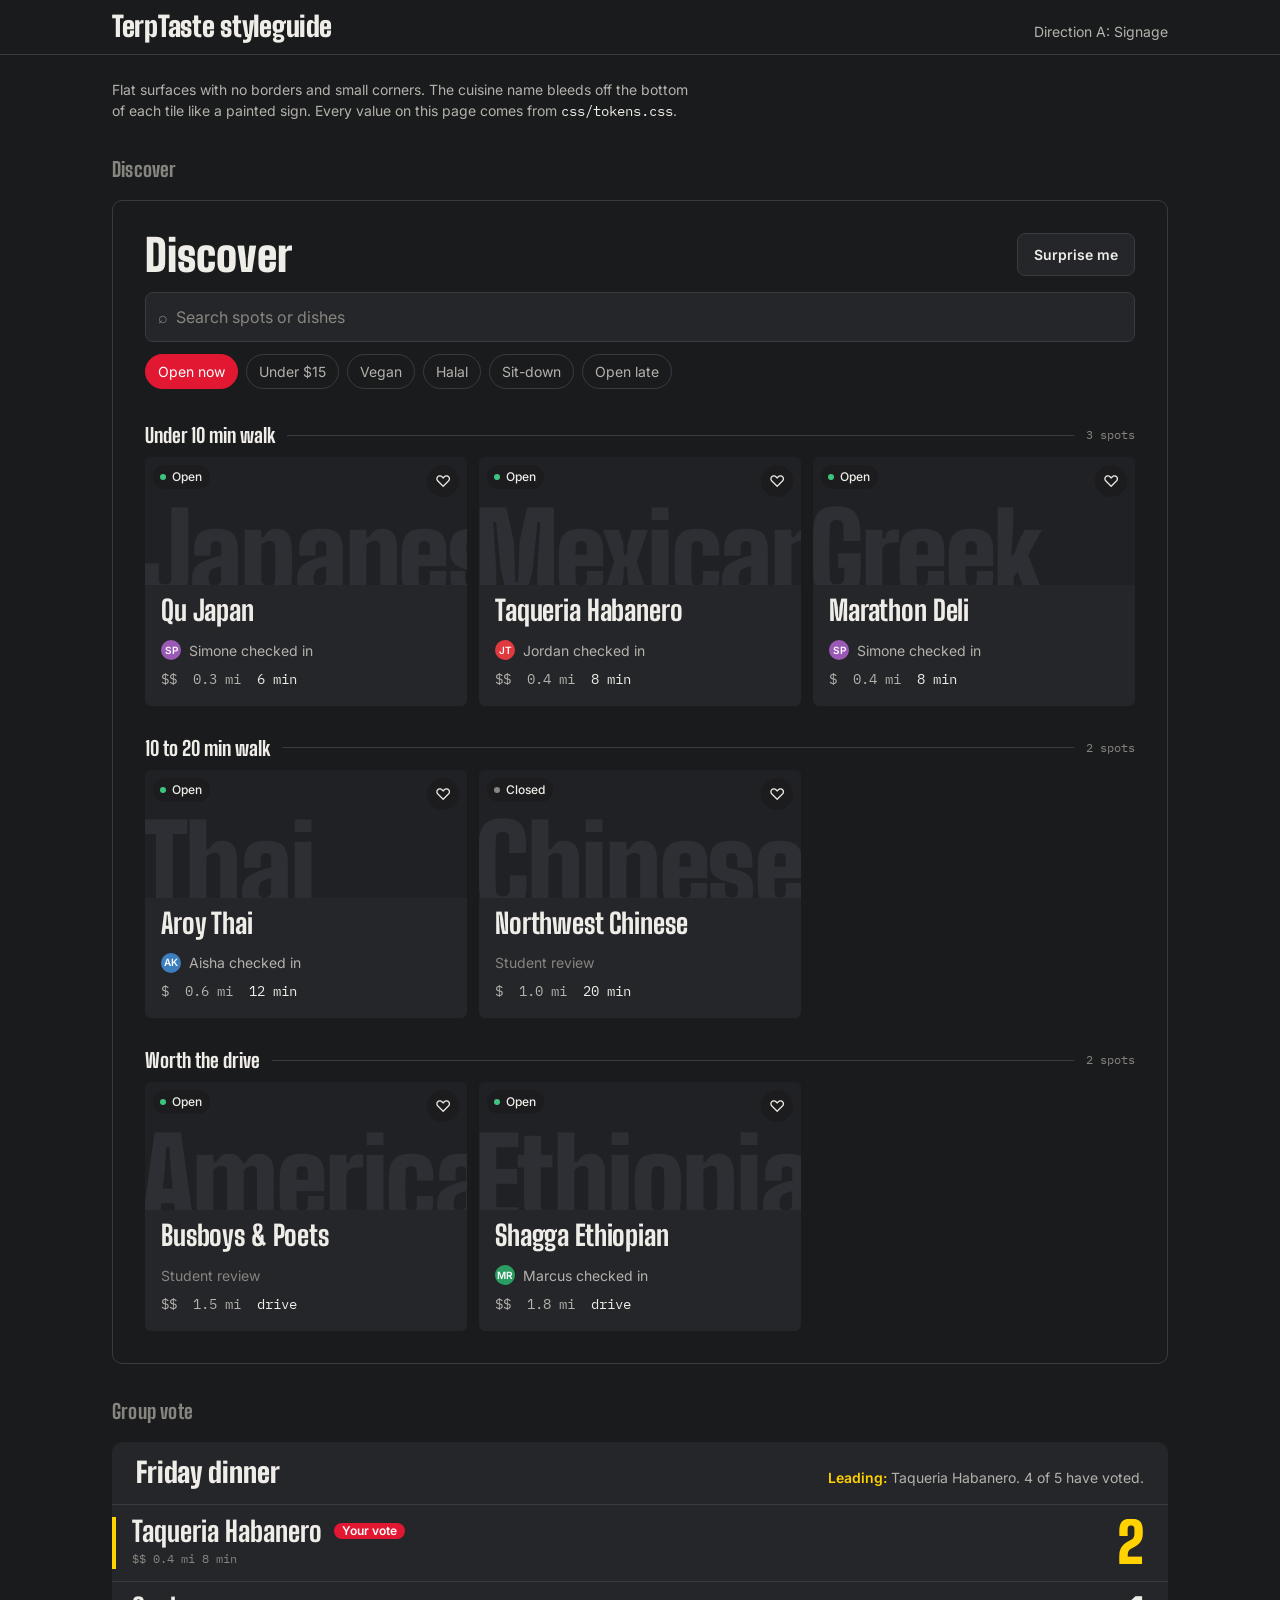
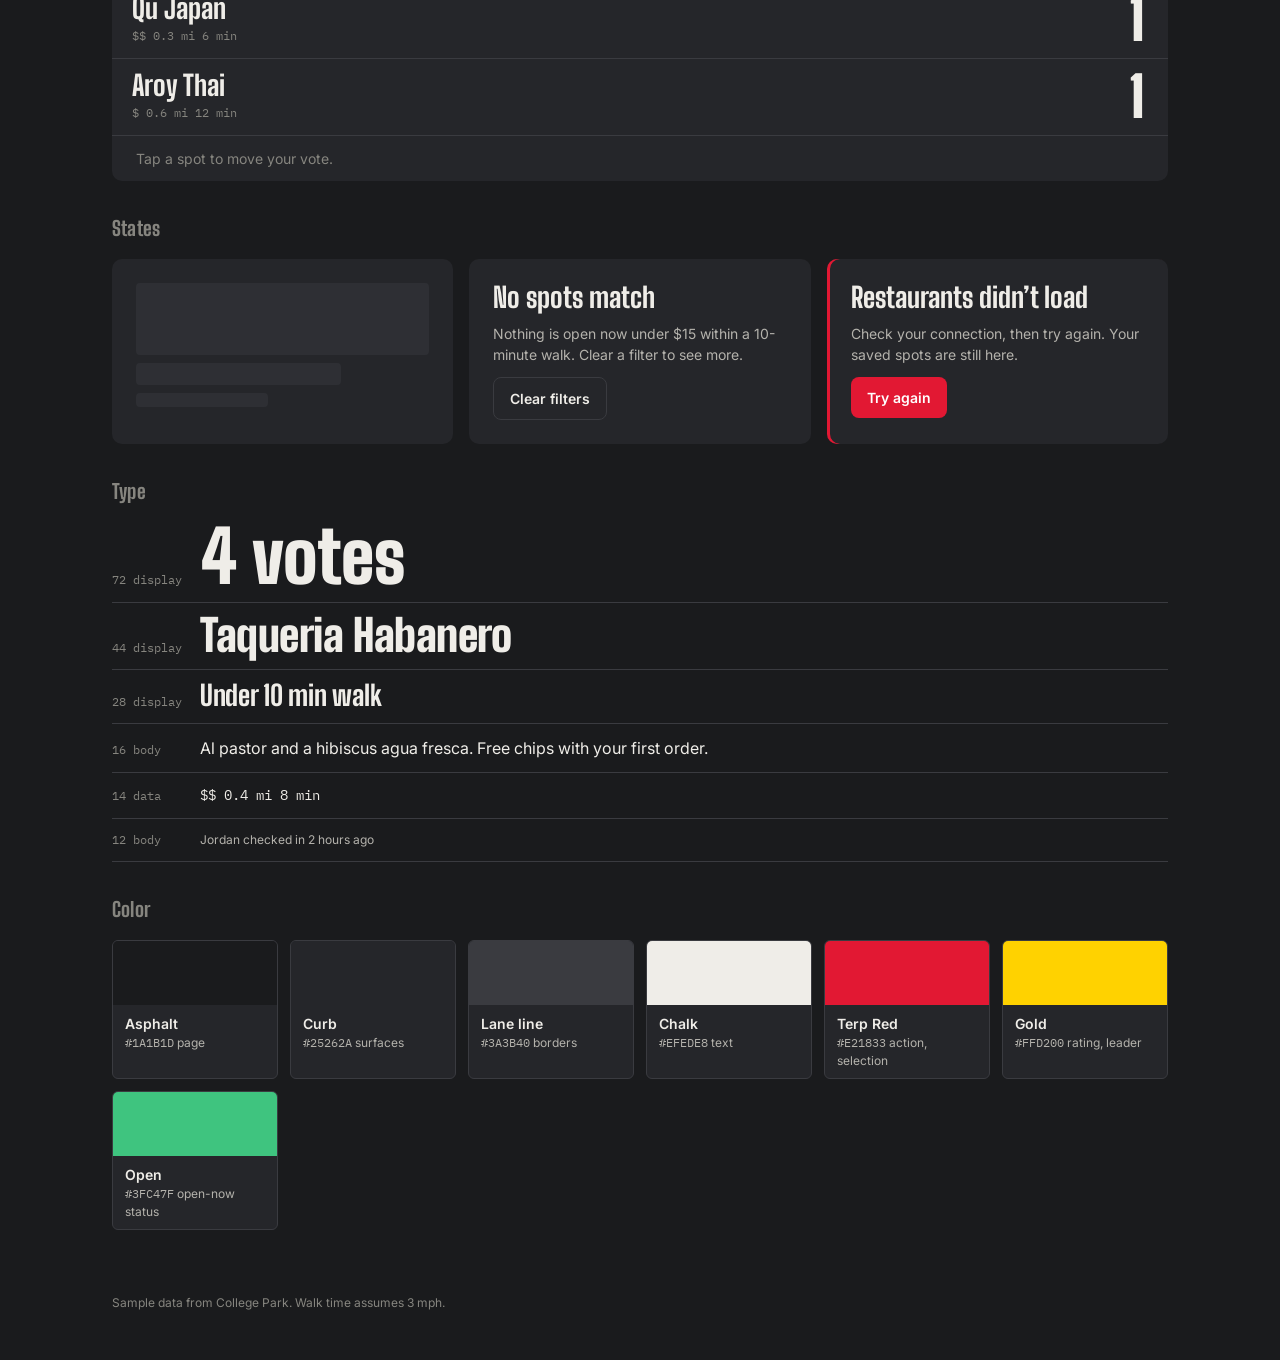
==== styleguide.html @ a8baa511 "Phase 1: design tokens and styleguide (direction A: Signage) Adds css/tokens.css as the single sourc" ====
<!DOCTYPE html>
<html lang="en">
<head>
<meta charset="UTF-8">
<meta name="viewport" content="width=device-width, initial-scale=1.0">
<title>TerpTaste Styleguide</title>
<link rel="preconnect" href="https://fonts.googleapis.com">
<link rel="preconnect" href="https://fonts.gstatic.com" crossorigin>
<link href="https://fonts.googleapis.com/css2?family=Big+Shoulders+Display:wght@600;800;900&family=Inter:wght@400;500;600&family=IBM+Plex+Mono:wght@500&display=swap" rel="stylesheet">
<link rel="stylesheet" href="css/tokens.css">
<style>
/* All values come from css/tokens.css. Styleguide-only layout lives here. */

/* ── Base ──────────────────────────────────────────────────────────── */
*{box-sizing:border-box;margin:0;padding:0;}
html{background:var(--bg-page);}
body{background:var(--bg-page);color:var(--text-primary);font-family:var(--f-body);font-size:var(--t-16);line-height:var(--lh-body);-webkit-font-smoothing:antialiased;}
button{font:inherit;color:inherit;background:none;border:0;cursor:pointer;}
:focus-visible{outline:2px solid var(--focus-ring);outline-offset:2px;}
.wrap{max-width:1120px;margin:0 auto;padding:0 var(--s-4);}
@media (min-width:768px){.wrap{padding:0 var(--s-6);}}

/* ── Styleguide chrome ─────────────────────────────────────────────── */
.sg-top{position:sticky;top:0;z-index:20;background:var(--bg-page);border-bottom:1px solid var(--border);}
.sg-top .wrap{display:flex;flex-wrap:wrap;align-items:baseline;justify-content:space-between;gap:var(--s-3);padding-top:var(--s-3);padding-bottom:var(--s-3);}
.sg-logo{font-family:var(--f-display);font-weight:900;font-size:var(--t-28);line-height:1;letter-spacing:var(--tracking-display);}
.sg-dir{font-size:var(--t-14);color:var(--text-secondary);}
.sg-note{padding:var(--s-5) 0 0;color:var(--text-secondary);font-size:var(--t-14);max-width:64ch;}
.sg-note code{font-family:var(--f-data);color:var(--text-primary);}
.sg-section{padding:var(--section-gap) 0 0;}
.sg-h{font-family:var(--f-display);font-weight:800;font-size:var(--t-20);color:var(--text-muted);margin-bottom:var(--s-4);letter-spacing:.01em;}

/* palette */
.swatches{display:grid;grid-template-columns:repeat(auto-fill,minmax(150px,1fr));gap:var(--s-3);}
.sw{border-radius:var(--r-card);overflow:hidden;background:var(--surface-1);border:1px solid var(--border);}
.sw-chip{height:64px;}
.sw-meta{padding:var(--s-2) var(--s-3);font-size:var(--t-12);color:var(--text-secondary);}
.sw-meta b{display:block;color:var(--text-primary);font-weight:600;font-size:var(--t-14);}
.sw-meta code{font-family:var(--f-data);}

/* type scale */
.tscale{display:grid;gap:var(--s-3);}
.trow{display:grid;grid-template-columns:72px 1fr;align-items:baseline;gap:var(--s-4);border-bottom:1px solid var(--border);padding-bottom:var(--s-3);}
.trow .px{font-family:var(--f-data);font-size:var(--t-12);color:var(--text-muted);}
.d{font-family:var(--f-display);font-weight:900;line-height:var(--lh-display);letter-spacing:var(--tracking-display);}

/* ── Discover: search, chips, walk-time dividers, cards ───────────── */
.phone{background:var(--bg-page);border:1px solid var(--border);border-radius:var(--r-sheet);padding:var(--s-5) var(--s-4) var(--s-6);}
@media (min-width:768px){.phone{padding:var(--s-6);}}
.disc-head{display:flex;justify-content:space-between;align-items:flex-end;gap:var(--s-3);flex-wrap:wrap;}
.disc-title{font-family:var(--f-display);font-weight:900;font-size:var(--t-44);line-height:.9;}
.btn{display:inline-flex;align-items:center;gap:var(--s-2);padding:10px var(--s-4);border-radius:var(--r-control);font-size:var(--t-14);font-weight:600;transition:background-color var(--dur-fast) var(--ease-out);}
.btn-primary{background:var(--action);color:var(--on-action);}
.btn-primary:hover{background:var(--action-press);}
.btn-quiet{background:var(--surface-1);color:var(--text-primary);border:1px solid var(--border);}
.btn-quiet:hover{background:var(--surface-2);}
.search{margin-top:var(--s-4);display:flex;align-items:center;gap:var(--s-2);background:var(--surface-1);border:1px solid var(--border);border-radius:var(--r-control);padding:0 var(--s-3);}
.search input{flex:1;min-width:0;background:none;border:0;color:var(--text-primary);font:inherit;font-size:var(--t-16);padding:var(--s-3) 0;}
.search input::placeholder{color:var(--text-muted);}
.search input:focus{outline:none;}
.search:focus-within{border-color:var(--text-secondary);}
.chips{display:flex;gap:var(--s-2);overflow-x:auto;padding:var(--s-3) 0 var(--s-1);scrollbar-width:none;}
.chip{flex-shrink:0;padding:6px var(--s-3);border-radius:var(--r-pill);border:1px solid var(--border);font-size:var(--t-14);color:var(--text-secondary);transition:background-color var(--dur-fast) var(--ease-out),color var(--dur-fast) var(--ease-out);}
.chip:hover{color:var(--text-primary);border-color:var(--text-muted);}
.chip[aria-pressed="true"]{background:var(--action);border-color:var(--action);color:var(--on-action);}

.walk{display:flex;align-items:center;gap:var(--s-3);margin:var(--s-6) 0 var(--s-3);}
.walk-label{font-family:var(--f-display);font-weight:800;font-size:var(--t-20);line-height:1;white-space:nowrap;}
.walk-rule{flex:1;height:1px;background:var(--border);}
.walk-count{font-family:var(--f-data);font-size:var(--t-12);color:var(--text-muted);white-space:nowrap;}

.cards{display:grid;gap:var(--card-gap);grid-template-columns:repeat(auto-fill,minmax(240px,1fr));}
.card{position:relative;isolation:isolate;background:var(--card-bg);border-radius:var(--r-card);overflow:hidden;cursor:pointer;display:flex;flex-direction:column;}
.card:hover .tile-word{color:var(--tile-word-hover);}

/* type-based photo fallback */
.tile{position:relative;height:var(--tile-h);background:var(--surface-tile);overflow:hidden;flex-shrink:0;}
.tile-word{position:absolute;left:-.04em;bottom:-.22em;font-family:var(--f-display);font-weight:900;font-size:var(--tile-word-size);line-height:1;letter-spacing:-.02em;color:var(--tile-word-color);white-space:nowrap;transition:color var(--dur-fast) var(--ease-out);user-select:none;}
.status{position:absolute;top:var(--s-2);left:var(--s-2);display:inline-flex;align-items:center;gap:6px;font-size:var(--t-12);font-weight:500;color:var(--text-primary);background:var(--scrim);padding:3px 8px 3px 7px;border-radius:var(--r-pill);}
.status::before{content:"";width:6px;height:6px;border-radius:50%;background:var(--status-open);}
.status.closed::before{background:var(--status-closed);}
.save{position:absolute;top:var(--s-2);right:var(--s-2);width:32px;height:32px;border-radius:50%;display:grid;place-items:center;background:var(--scrim);font-size:16px;line-height:1;color:var(--text-primary);z-index:1;}
.save[aria-pressed="true"]{color:var(--action);}

.body{padding:var(--s-3) var(--s-4) var(--s-4);display:flex;flex-direction:column;gap:var(--s-2);flex:1;min-width:0;}
.name{font-family:var(--f-display);font-weight:800;font-size:var(--card-name-size);line-height:var(--lh-display);letter-spacing:-.005em;}
.data{display:grid;grid-template-columns:auto auto 1fr;column-gap:var(--s-4);font-family:var(--f-data);font-size:var(--t-14);color:var(--text-secondary);}
.data .walkmin{color:var(--text-primary);}
.trust{font-size:var(--t-14);color:var(--text-secondary);display:flex;align-items:center;gap:var(--s-2);padding-top:var(--s-2);}
.trust .av{width:20px;height:20px;border-radius:50%;display:grid;place-items:center;font-size:10px;font-weight:600;color:var(--on-action);flex-shrink:0;}
.trust .src{color:var(--text-muted);}

/* ── Group vote scoreboard ─────────────────────────────────────────── */
.board{background:var(--surface-1);border-radius:var(--r-sheet);overflow:hidden;}
.board-head{display:flex;justify-content:space-between;align-items:baseline;gap:var(--s-3);flex-wrap:wrap;padding:var(--s-4) var(--s-5);border-bottom:1px solid var(--border);}
.board-title{font-family:var(--f-display);font-weight:900;font-size:var(--t-28);line-height:1;}
.board-status{font-size:var(--t-14);color:var(--text-secondary);}
.board-status b{color:var(--highlight);font-weight:600;}
.vrow{display:grid;grid-template-columns:4px 1fr auto;align-items:center;gap:var(--s-4);width:100%;text-align:left;padding:var(--s-3) var(--s-5) var(--s-3) 0;border-bottom:1px solid var(--border);transition:background-color var(--dur-fast) var(--ease-out);}
.vrow:last-child{border-bottom:0;}
.vrow:hover{background:color-mix(in srgb,var(--text-primary) 4%,transparent);}
.vbar{align-self:stretch;background:transparent;}
.vrow.leader .vbar{background:var(--highlight);}
.vname{font-family:var(--f-display);font-weight:800;font-size:var(--t-28);line-height:1;display:flex;align-items:center;gap:var(--s-3);flex-wrap:wrap;}
.vmeta{font-family:var(--f-data);font-size:var(--t-12);color:var(--text-muted);margin-top:var(--s-1);}
.mine{font-family:var(--f-body);font-size:var(--t-12);font-weight:600;color:var(--on-action);background:var(--action);padding:2px 8px;border-radius:var(--r-pill);}
.vcount{font-family:var(--f-display);font-weight:900;font-size:var(--vote-count-size);line-height:.85;min-width:1.2ch;text-align:right;font-variant-numeric:tabular-nums;overflow:hidden;height:.85em;}
.vrow.leader .vcount{color:var(--highlight);}
.vcount span{display:block;}
.vcount span.flip{animation:flip var(--dur-flip) var(--ease-out);}
@keyframes flip{from{transform:translateY(-70%);opacity:0;}to{transform:none;opacity:1;}}
.board-foot{padding:var(--s-3) var(--s-5);font-size:var(--t-14);color:var(--text-muted);border-top:1px solid var(--border);}

/* ── States ────────────────────────────────────────────────────────── */
.states{display:grid;gap:var(--s-4);grid-template-columns:repeat(auto-fill,minmax(280px,1fr));}
.state{background:var(--surface-1);border-radius:var(--r-sheet);padding:var(--s-5);display:flex;flex-direction:column;gap:var(--s-3);align-items:flex-start;}
.state-h{font-family:var(--f-display);font-weight:800;font-size:var(--t-28);line-height:1;}
.state p{font-size:var(--t-14);color:var(--text-secondary);max-width:40ch;}
.state.error{box-shadow:inset 3px 0 0 var(--danger);}
.skel{display:grid;gap:var(--s-2);width:100%;}
.skel i{display:block;height:14px;border-radius:4px;background:var(--surface-2);animation:pulse 1.4s ease-in-out infinite;}
.skel i:first-child{height:72px;}
.skel i:nth-child(2){width:70%;height:22px;}
.skel i:nth-child(3){width:45%;}
@keyframes pulse{50%{opacity:.5;}}

.foot{padding:var(--s-8) 0 var(--s-7);color:var(--text-muted);font-size:var(--t-12);}

@media (prefers-reduced-motion:reduce){
  *,*::before,*::after{animation:none!important;transition:none!important;}
}
</style>
</head>
<body>

<header class="sg-top">
  <div class="wrap">
    <div class="sg-logo">TerpTaste styleguide</div>
    <div class="sg-dir">Direction A: Signage</div>
  </div>
</header>

<main class="wrap">
  <p class="sg-note">Flat surfaces with no borders and small corners. The cuisine name bleeds off the bottom of each tile like a painted sign. Every value on this page comes from <code>css/tokens.css</code>.</p>

  <section class="sg-section" aria-labelledby="h-disc">
    <h2 class="sg-h" id="h-disc">Discover</h2>
    <div class="phone">
      <div class="disc-head">
        <h3 class="disc-title">Discover</h3>
        <button class="btn btn-quiet" type="button">Surprise me</button>
      </div>
      <label class="search">
        <span aria-hidden="true" style="color:var(--text-muted)">⌕</span>
        <input type="search" placeholder="Search spots or dishes" aria-label="Search spots or dishes">
      </label>
      <div class="chips" role="group" aria-label="Quick filters">
        <button class="chip" type="button" aria-pressed="true">Open now</button>
        <button class="chip" type="button" aria-pressed="false">Under $15</button>
        <button class="chip" type="button" aria-pressed="false">Vegan</button>
        <button class="chip" type="button" aria-pressed="false">Halal</button>
        <button class="chip" type="button" aria-pressed="false">Sit-down</button>
        <button class="chip" type="button" aria-pressed="false">Open late</button>
      </div>
      <div id="discover"></div>
    </div>
  </section>

  <section class="sg-section" aria-labelledby="h-vote">
    <h2 class="sg-h" id="h-vote">Group vote</h2>
    <div class="board">
      <div class="board-head">
        <h3 class="board-title">Friday dinner</h3>
        <div class="board-status" id="board-status"></div>
      </div>
      <div id="board"></div>
      <div class="board-foot">Tap a spot to move your vote.</div>
    </div>
  </section>

  <section class="sg-section" aria-labelledby="h-states">
    <h2 class="sg-h" id="h-states">States</h2>
    <div class="states">
      <div class="state" aria-label="Loading">
        <div class="skel"><i></i><i></i><i></i></div>
      </div>
      <div class="state">
        <div class="state-h">No spots match</div>
        <p>Nothing is open now under $15 within a 10-minute walk. Clear a filter to see more.</p>
        <button class="btn btn-quiet" type="button">Clear filters</button>
      </div>
      <div class="state error" role="alert">
        <div class="state-h">Restaurants didn’t load</div>
        <p>Check your connection, then try again. Your saved spots are still here.</p>
        <button class="btn btn-primary" type="button">Try again</button>
      </div>
    </div>
  </section>

  <section class="sg-section" aria-labelledby="h-type">
    <h2 class="sg-h" id="h-type">Type</h2>
    <div class="tscale">
      <div class="trow"><span class="px">72 display</span><span class="d" style="font-size:var(--t-72)">4 votes</span></div>
      <div class="trow"><span class="px">44 display</span><span class="d" style="font-size:var(--t-44)">Taqueria Habanero</span></div>
      <div class="trow"><span class="px">28 display</span><span class="d" style="font-size:var(--t-28);font-weight:800">Under 10 min walk</span></div>
      <div class="trow"><span class="px">16 body</span><span>Al pastor and a hibiscus agua fresca. Free chips with your first order.</span></div>
      <div class="trow"><span class="px">14 data</span><span style="font-family:var(--f-data);font-size:var(--t-14)">$$   0.4 mi   8 min</span></div>
      <div class="trow"><span class="px">12 body</span><span style="font-size:var(--t-12);color:var(--text-secondary)">Jordan checked in 2 hours ago</span></div>
    </div>
  </section>

  <section class="sg-section" aria-labelledby="h-color">
    <h2 class="sg-h" id="h-color">Color</h2>
    <div class="swatches">
      <div class="sw"><div class="sw-chip" style="background:var(--asphalt)"></div><div class="sw-meta"><b>Asphalt</b><code>#1A1B1D</code> page</div></div>
      <div class="sw"><div class="sw-chip" style="background:var(--curb)"></div><div class="sw-meta"><b>Curb</b><code>#25262A</code> surfaces</div></div>
      <div class="sw"><div class="sw-chip" style="background:var(--lane)"></div><div class="sw-meta"><b>Lane line</b><code>#3A3B40</code> borders</div></div>
      <div class="sw"><div class="sw-chip" style="background:var(--chalk)"></div><div class="sw-meta"><b>Chalk</b><code>#EFEDE8</code> text</div></div>
      <div class="sw"><div class="sw-chip" style="background:var(--red)"></div><div class="sw-meta"><b>Terp Red</b><code>#E21833</code> action, selection</div></div>
      <div class="sw"><div class="sw-chip" style="background:var(--gold)"></div><div class="sw-meta"><b>Gold</b><code>#FFD200</code> rating, leader</div></div>
      <div class="sw"><div class="sw-chip" style="background:var(--open)"></div><div class="sw-meta"><b>Open</b><code>#3FC47F</code> open-now status</div></div>
    </div>
  </section>

  <p class="foot">Sample data from College Park. Walk time assumes 3 mph.</p>
</main>

<script>
// Sample data (subset of js/app.js). friend: true only for people in the Friends feed.
const SPOTS = [
  {name:'Qu Japan',          cuisine:'Japanese',  price:'$$', dist:0.3, open:true, by:'Simone P.', friend:true},
  {name:'Taqueria Habanero', cuisine:'Mexican',   price:'$$', dist:0.4, open:true, by:'Jordan T.', friend:true},
  {name:'Marathon Deli',     cuisine:'Greek',     price:'$',  dist:0.4, open:true, by:'Simone P.', friend:true},
  {name:'Aroy Thai',         cuisine:'Thai',      price:'$',  dist:0.6, open:true, by:'Aisha K.',  friend:true},
  {name:'Northwest Chinese', cuisine:'Chinese',   price:'$',  dist:1.0, open:false,by:'Striking-Safe-3103', friend:false},
  {name:'Busboys & Poets',   cuisine:'American',  price:'$$', dist:1.5, open:true, by:'Kevin L.',  friend:false},
  {name:'Shagga Ethiopian',  cuisine:'Ethiopian', price:'$$', dist:1.8, open:true, by:'Marcus R.', friend:true},
];
const AV = {'Simone P.':'--avatar-purple','Jordan T.':'--avatar-red','Aisha K.':'--avatar-blue','Marcus R.':'--avatar-green'};
const walkMin = d => Math.round(d*20);
const BUCKETS = [
  {label:'Under 10 min walk', test:s=>walkMin(s.dist)<10},
  {label:'10 to 20 min walk', test:s=>walkMin(s.dist)>=10 && walkMin(s.dist)<=20},
  {label:'Worth the drive',   test:s=>walkMin(s.dist)>20},
];

function trust(s){
  if(s.friend){
    const first = s.by.split(' ')[0];
    const ini = s.by.split(' ').map(w=>w[0]).join('');
    return `<div class="trust"><span class="av" style="background:var(${AV[s.by]})">${ini}</span>${first} checked in</div>`;
  }
  return `<div class="trust"><span class="src">Student review</span></div>`;
}
function card(s){
  const far = walkMin(s.dist)>20;
  return `<article class="card" tabindex="0" aria-label="${s.name}">
    <div class="tile">
      <span class="tile-word" aria-hidden="true">${s.cuisine}</span>
      <span class="status${s.open?'':' closed'}">${s.open?'Open':'Closed'}</span>
      <button class="save" type="button" aria-pressed="false" aria-label="Save ${s.name}">♡</button>
    </div>
    <div class="body">
      <div class="name">${s.name}</div>
      ${trust(s)}
      <div class="data"><span>${s.price}</span><span>${s.dist.toFixed(1)} mi</span><span class="walkmin">${far?'drive':walkMin(s.dist)+' min'}</span></div>
    </div>
  </article>`;
}
function renderDiscover(){
  document.getElementById('discover').innerHTML = BUCKETS.map(b=>{
    const list = SPOTS.filter(b.test);
    if(!list.length) return '';
    return `<div class="walk"><span class="walk-label">${b.label}</span><span class="walk-rule"></span><span class="walk-count">${list.length} ${list.length>1?'spots':'spot'}</span></div>
      <div class="cards">${list.map(card).join('')}</div>`;
  }).join('');
}

// Scoreboard
const MEMBERS = 5;
const vote = {options:[
  {name:'Taqueria Habanero', meta:'$$   0.4 mi   8 min', n:2},
  {name:'Qu Japan',          meta:'$$   0.3 mi   6 min', n:1},
  {name:'Aroy Thai',         meta:'$    0.6 mi   12 min', n:1},
], mine:0};
function renderBoard(changed){
  const total = vote.options.reduce((a,o)=>a+o.n,0);
  const max = Math.max(...vote.options.map(o=>o.n));
  const leaders = vote.options.filter(o=>o.n===max);
  const done = total>=MEMBERS;
  document.getElementById('board-status').innerHTML = leaders.length>1
    ? `Tied. ${total} of ${MEMBERS} have voted.`
    : `<b>${done?'Final':'Leading'}:</b> ${leaders[0].name}. ${total} of ${MEMBERS} have voted.`;
  document.getElementById('board').innerHTML = vote.options.map((o,i)=>{
    const lead = o.n===max && leaders.length===1;
    return `<button class="vrow${lead?' leader':''}" type="button" data-i="${i}" aria-pressed="${vote.mine===i}">
      <span class="vbar"></span>
      <span><span class="vname">${o.name}${vote.mine===i?'<span class="mine">Your vote</span>':''}</span><span class="vmeta">${o.meta}</span></span>
      <span class="vcount" aria-label="${o.n} votes"><span class="${changed&&changed.includes(i)?'flip':''}">${o.n}</span></span>
    </button>`;
  }).join('');
}
document.getElementById('board').addEventListener('click',e=>{
  const row = e.target.closest('.vrow'); if(!row) return;
  const i = +row.dataset.i; if(i===vote.mine) return;
  vote.options[vote.mine].n--; vote.options[i].n++;
  const changed=[vote.mine,i]; vote.mine=i; renderBoard(changed);
});

// Toggles
document.addEventListener('click',e=>{
  const chip = e.target.closest('.chip');
  if(chip){ chip.setAttribute('aria-pressed', chip.getAttribute('aria-pressed')!=='true'); return; }
  const save = e.target.closest('.save');
  if(save){ const on = save.getAttribute('aria-pressed')!=='true'; save.setAttribute('aria-pressed',on); save.textContent = on?'♥':'♡'; }
});

renderDiscover();
renderBoard();
</script>
</body>
</html>
---- css/tokens.css ----
/* TerpTaste design tokens (direction A: Signage)
   Single source of truth for color, type, spacing, radii, shadow and motion.
   Fonts load from Google Fonts in each page's <head>:
   Big Shoulders Display 600/800/900, Inter 400/500/600, IBM Plex Mono 500. */

:root{
  /* ── Color primitives ─────────────────────────────────────────────── */
  --asphalt:#1A1B1D;      /* page */
  --curb:#25262A;         /* raised surfaces, sheets */
  --curb-2:#2E2F34;       /* hover surface, skeleton fill */
  --tile:#202124;         /* photo-fallback tile */
  --lane:#3A3B40;         /* borders, dividers, rules */
  --chalk:#EFEDE8;        /* primary text */
  --chalk-2:#B4B2AC;      /* secondary text */
  --chalk-3:#86857F;      /* muted text, meta */
  --red:#E21833;          /* Terp Red: actions and current selection only */
  --red-press:#C8142C;    /* red hover / pressed */
  --on-red:#FFFFFF;       /* text on red */
  --gold:#FFD200;         /* ratings and the vote leader only */
  --open:#3FC47F;         /* open-now status only */

  /* Avatar fills (initials on white text) */
  --avatar-red:#E03A3E;
  --avatar-blue:#3D7EBF;
  --avatar-green:#2A9D60;
  --avatar-purple:#9B59B6;
  --avatar-orange:#E67E22;
  --avatar-teal:#1ABC9C;

  /* ── Semantic color ───────────────────────────────────────────────── */
  --bg-page:var(--asphalt);
  --surface-1:var(--curb);
  --surface-2:var(--curb-2);
  --surface-tile:var(--tile);
  --border:var(--lane);
  --text-primary:var(--chalk);
  --text-secondary:var(--chalk-2);
  --text-muted:var(--chalk-3);
  --action:var(--red);
  --action-press:var(--red-press);
  --on-action:var(--on-red);
  --highlight:var(--gold);
  --status-open:var(--open);
  --status-closed:var(--chalk-3);
  --success:var(--open);
  --danger:var(--red);
  --focus-ring:var(--chalk);
  --scrim:color-mix(in srgb,var(--asphalt) 70%,transparent);

  /* ── Type ─────────────────────────────────────────────────────────── */
  --f-display:'Big Shoulders Display',Impact,sans-serif; /* names, titles, vote counts */
  --f-body:'Inter',system-ui,sans-serif;                 /* body, buttons, labels */
  --f-data:'IBM Plex Mono',ui-monospace,monospace;       /* comparable numbers only */

  --t-12:12px; --t-14:14px; --t-16:16px; --t-20:20px;
  --t-28:28px; --t-44:44px; --t-72:72px;

  --lh-display:.95;
  --lh-body:1.5;
  --tracking-display:-.01em;

  /* ── Spacing ──────────────────────────────────────────────────────── */
  --s-1:4px; --s-2:8px; --s-3:12px; --s-4:16px;
  --s-5:24px; --s-6:32px; --s-7:48px; --s-8:64px;

  /* ── Radii (small on cards, larger on sheets) ─────────────────────── */
  --r-card:6px;
  --r-control:8px;
  --r-sheet:10px;
  --r-pill:999px;

  /* ── Elevation (Signage is flat; shadow only on floating layers) ──── */
  --shadow-none:none;
  --shadow-overlay:0 8px 24px rgba(0,0,0,.45);

  /* ── Motion ───────────────────────────────────────────────────────── */
  --ease-out:cubic-bezier(.2,.8,.2,1);
  --dur-fast:120ms;
  --dur-flip:320ms;   /* scoreboard count flip, the one signature motion */

  /* ── Component tokens ─────────────────────────────────────────────── */
  --card-bg:var(--surface-1);
  --card-gap:var(--s-3);
  --card-name-size:var(--t-28);
  --tile-h:128px;
  --tile-word-size:112px;
  --tile-word-color:var(--curb-2);
  --tile-word-hover:var(--lane);
  --vote-count-size:56px;
  --section-gap:var(--s-6);
}
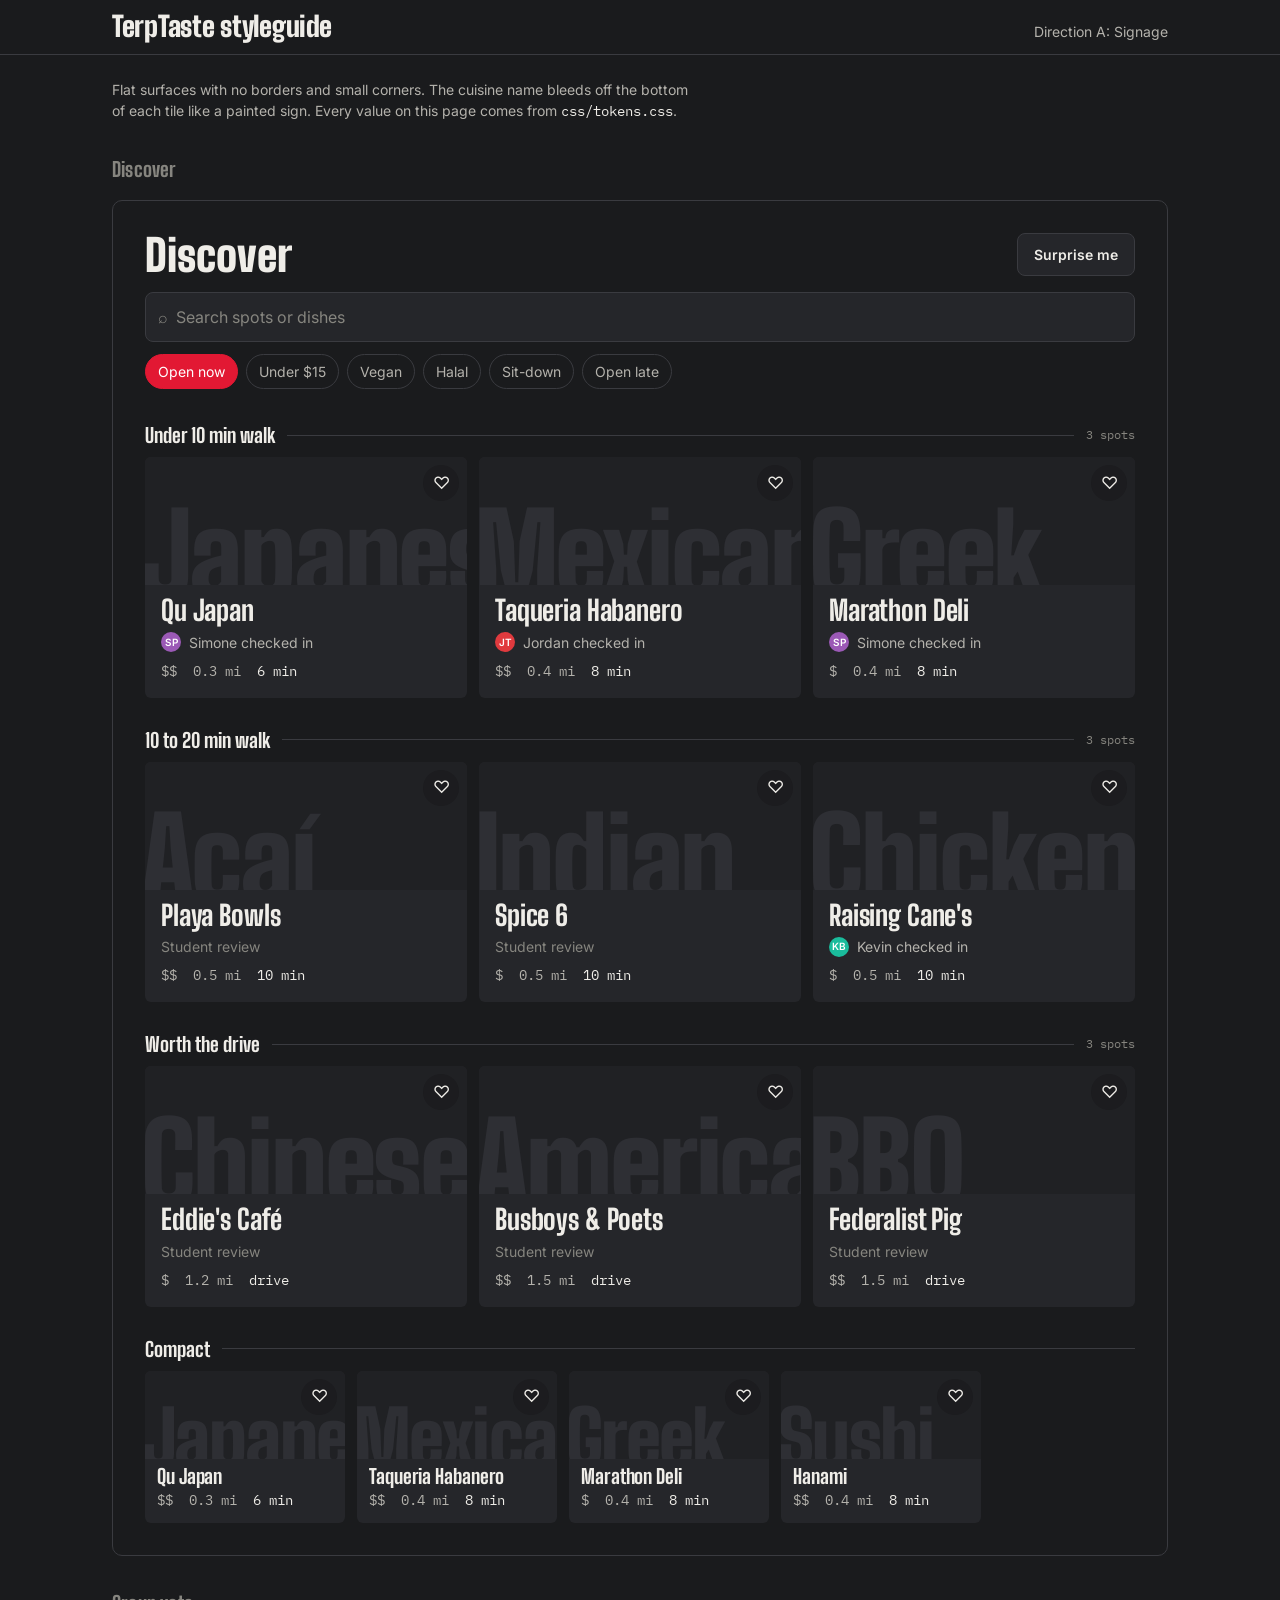
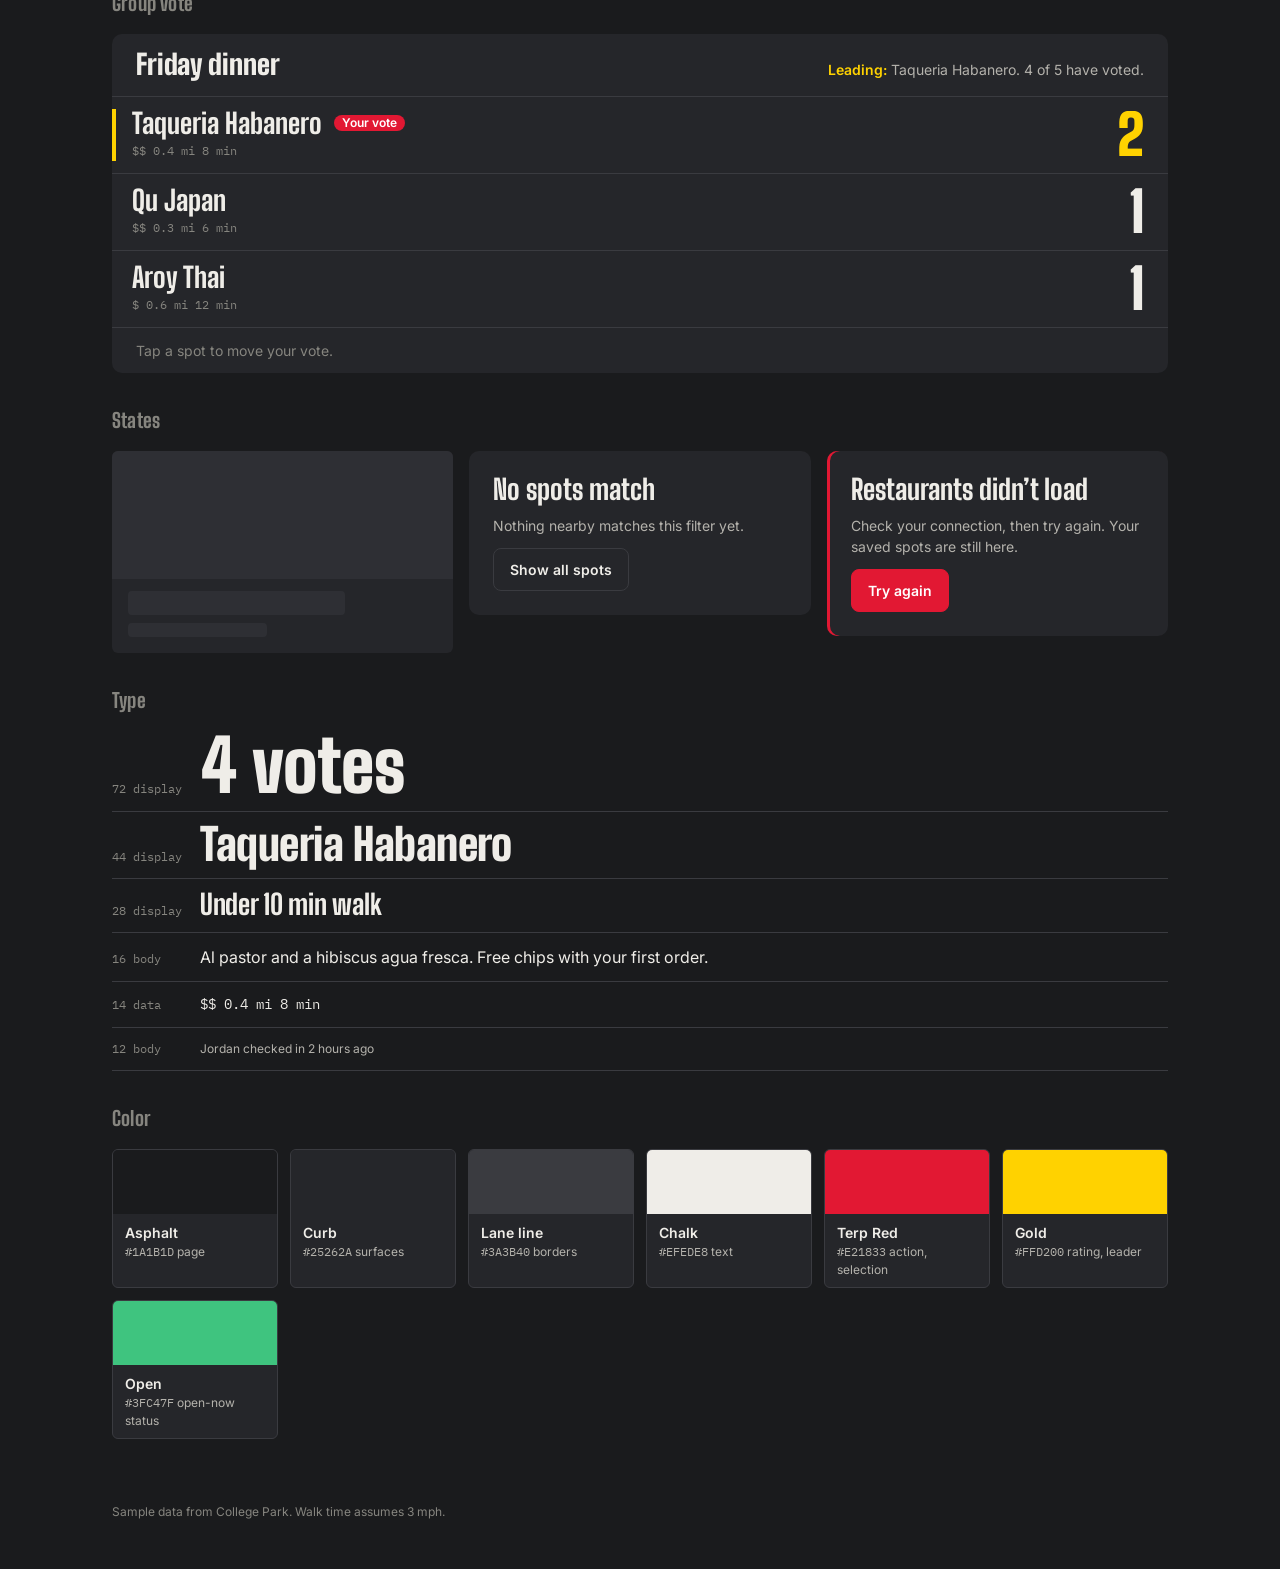
==== commit f53f2ce3: "Phase 3 group 1: card, photo fallback, loading/empty/error states Adds js/ui/components.js and css/c" ====
--- a/styleguide.html
+++ b/styleguide.html
@@ -8,8 +8,10 @@
 <link rel="preconnect" href="https://fonts.gstatic.com" crossorigin>
 <link href="https://fonts.googleapis.com/css2?family=Big+Shoulders+Display:wght@600;800;900&family=Inter:wght@400;500;600&family=IBM+Plex+Mono:wght@500&display=swap" rel="stylesheet">
 <link rel="stylesheet" href="css/tokens.css">
+<link rel="stylesheet" href="css/components.css">
 <style>
-/* All values come from css/tokens.css. Styleguide-only layout lives here. */
+/* All values come from css/tokens.css. Cards and states come from css/components.css;
+   only styleguide layout and not-yet-extracted components live here. */
 
 /* ── Base ──────────────────────────────────────────────────────────── */
 *{box-sizing:border-box;margin:0;padding:0;}
@@ -49,11 +51,6 @@
 @media (min-width:768px){.phone{padding:var(--s-6);}}
 .disc-head{display:flex;justify-content:space-between;align-items:flex-end;gap:var(--s-3);flex-wrap:wrap;}
 .disc-title{font-family:var(--f-display);font-weight:900;font-size:var(--t-44);line-height:.9;}
-.btn{display:inline-flex;align-items:center;gap:var(--s-2);padding:10px var(--s-4);border-radius:var(--r-control);font-size:var(--t-14);font-weight:600;transition:background-color var(--dur-fast) var(--ease-out);}
-.btn-primary{background:var(--action);color:var(--on-action);}
-.btn-primary:hover{background:var(--action-press);}
-.btn-quiet{background:var(--surface-1);color:var(--text-primary);border:1px solid var(--border);}
-.btn-quiet:hover{background:var(--surface-2);}
 .search{margin-top:var(--s-4);display:flex;align-items:center;gap:var(--s-2);background:var(--surface-1);border:1px solid var(--border);border-radius:var(--r-control);padding:0 var(--s-3);}
 .search input{flex:1;min-width:0;background:none;border:0;color:var(--text-primary);font:inherit;font-size:var(--t-16);padding:var(--s-3) 0;}
 .search input::placeholder{color:var(--text-muted);}
@@ -70,25 +67,6 @@
 .walk-count{font-family:var(--f-data);font-size:var(--t-12);color:var(--text-muted);white-space:nowrap;}
 
 .cards{display:grid;gap:var(--card-gap);grid-template-columns:repeat(auto-fill,minmax(240px,1fr));}
-.card{position:relative;isolation:isolate;background:var(--card-bg);border-radius:var(--r-card);overflow:hidden;cursor:pointer;display:flex;flex-direction:column;}
-.card:hover .tile-word{color:var(--tile-word-hover);}
-
-/* type-based photo fallback */
-.tile{position:relative;height:var(--tile-h);background:var(--surface-tile);overflow:hidden;flex-shrink:0;}
-.tile-word{position:absolute;left:-.04em;bottom:-.22em;font-family:var(--f-display);font-weight:900;font-size:var(--tile-word-size);line-height:1;letter-spacing:-.02em;color:var(--tile-word-color);white-space:nowrap;transition:color var(--dur-fast) var(--ease-out);user-select:none;}
-.status{position:absolute;top:var(--s-2);left:var(--s-2);display:inline-flex;align-items:center;gap:6px;font-size:var(--t-12);font-weight:500;color:var(--text-primary);background:var(--scrim);padding:3px 8px 3px 7px;border-radius:var(--r-pill);}
-.status::before{content:"";width:6px;height:6px;border-radius:50%;background:var(--status-open);}
-.status.closed::before{background:var(--status-closed);}
-.save{position:absolute;top:var(--s-2);right:var(--s-2);width:32px;height:32px;border-radius:50%;display:grid;place-items:center;background:var(--scrim);font-size:16px;line-height:1;color:var(--text-primary);z-index:1;}
-.save[aria-pressed="true"]{color:var(--action);}
-
-.body{padding:var(--s-3) var(--s-4) var(--s-4);display:flex;flex-direction:column;gap:var(--s-2);flex:1;min-width:0;}
-.name{font-family:var(--f-display);font-weight:800;font-size:var(--card-name-size);line-height:var(--lh-display);letter-spacing:-.005em;}
-.data{display:grid;grid-template-columns:auto auto 1fr;column-gap:var(--s-4);font-family:var(--f-data);font-size:var(--t-14);color:var(--text-secondary);}
-.data .walkmin{color:var(--text-primary);}
-.trust{font-size:var(--t-14);color:var(--text-secondary);display:flex;align-items:center;gap:var(--s-2);padding-top:var(--s-2);}
-.trust .av{width:20px;height:20px;border-radius:50%;display:grid;place-items:center;font-size:10px;font-weight:600;color:var(--on-action);flex-shrink:0;}
-.trust .src{color:var(--text-muted);}
 
 /* ── Group vote scoreboard ─────────────────────────────────────────── */
 .board{background:var(--surface-1);border-radius:var(--r-sheet);overflow:hidden;}
@@ -112,17 +90,8 @@
 .board-foot{padding:var(--s-3) var(--s-5);font-size:var(--t-14);color:var(--text-muted);border-top:1px solid var(--border);}
 
 /* ── States ────────────────────────────────────────────────────────── */
-.states{display:grid;gap:var(--s-4);grid-template-columns:repeat(auto-fill,minmax(280px,1fr));}
-.state{background:var(--surface-1);border-radius:var(--r-sheet);padding:var(--s-5);display:flex;flex-direction:column;gap:var(--s-3);align-items:flex-start;}
-.state-h{font-family:var(--f-display);font-weight:800;font-size:var(--t-28);line-height:1;}
-.state p{font-size:var(--t-14);color:var(--text-secondary);max-width:40ch;}
-.state.error{box-shadow:inset 3px 0 0 var(--danger);}
-.skel{display:grid;gap:var(--s-2);width:100%;}
-.skel i{display:block;height:14px;border-radius:4px;background:var(--surface-2);animation:pulse 1.4s ease-in-out infinite;}
-.skel i:first-child{height:72px;}
-.skel i:nth-child(2){width:70%;height:22px;}
-.skel i:nth-child(3){width:45%;}
-@keyframes pulse{50%{opacity:.5;}}
+.states{display:grid;gap:var(--s-4);grid-template-columns:repeat(auto-fill,minmax(280px,1fr));align-items:start;}
+.states > *{max-width:none;}
 
 .foot{padding:var(--s-8) 0 var(--s-7);color:var(--text-muted);font-size:var(--t-12);}
 
@@ -148,7 +117,7 @@
     <div class="phone">
       <div class="disc-head">
         <h3 class="disc-title">Discover</h3>
-        <button class="btn btn-quiet" type="button">Surprise me</button>
+        <button class="tt-btn" type="button">Surprise me</button>
       </div>
       <label class="search">
         <span aria-hidden="true" style="color:var(--text-muted)">⌕</span>
@@ -180,21 +149,7 @@
 
   <section class="sg-section" aria-labelledby="h-states">
     <h2 class="sg-h" id="h-states">States</h2>
-    <div class="states">
-      <div class="state" aria-label="Loading">
-        <div class="skel"><i></i><i></i><i></i></div>
-      </div>
-      <div class="state">
-        <div class="state-h">No spots match</div>
-        <p>Nothing is open now under $15 within a 10-minute walk. Clear a filter to see more.</p>
-        <button class="btn btn-quiet" type="button">Clear filters</button>
-      </div>
-      <div class="state error" role="alert">
-        <div class="state-h">Restaurants didn’t load</div>
-        <p>Check your connection, then try again. Your saved spots are still here.</p>
-        <button class="btn btn-primary" type="button">Try again</button>
-      </div>
-    </div>
+    <div class="states" id="states"></div>
   </section>
 
   <section class="sg-section" aria-labelledby="h-type">
@@ -225,56 +180,36 @@
   <p class="foot">Sample data from College Park. Walk time assumes 3 mph.</p>
 </main>
 
+<script src="js/data/mock-places.js"></script>
+<script src="js/data/terp-content.js"></script>
+<script src="js/data/restaurants.js"></script>
+<script src="js/ui/components.js"></script>
 <script>
-// Sample data (subset of js/app.js). friend: true only for people in the Friends feed.
-const SPOTS = [
-  {name:'Qu Japan',          cuisine:'Japanese',  price:'$$', dist:0.3, open:true, by:'Simone P.', friend:true},
-  {name:'Taqueria Habanero', cuisine:'Mexican',   price:'$$', dist:0.4, open:true, by:'Jordan T.', friend:true},
-  {name:'Marathon Deli',     cuisine:'Greek',     price:'$',  dist:0.4, open:true, by:'Simone P.', friend:true},
-  {name:'Aroy Thai',         cuisine:'Thai',      price:'$',  dist:0.6, open:true, by:'Aisha K.',  friend:true},
-  {name:'Northwest Chinese', cuisine:'Chinese',   price:'$',  dist:1.0, open:false,by:'Striking-Safe-3103', friend:false},
-  {name:'Busboys & Poets',   cuisine:'American',  price:'$$', dist:1.5, open:true, by:'Kevin L.',  friend:false},
-  {name:'Shagga Ethiopian',  cuisine:'Ethiopian', price:'$$', dist:1.8, open:true, by:'Marcus R.', friend:true},
+// Discover uses the real card component and mock data, grouped by walk time.
+const BUCKETS = [
+  {label:'Under 10 min walk', test:m=>m<10},
+  {label:'10 to 20 min walk', test:m=>m>=10 && m<=20},
+  {label:'Worth the drive',   test:m=>m>20},
 ];
-const AV = {'Simone P.':'--avatar-purple','Jordan T.':'--avatar-red','Aisha K.':'--avatar-blue','Marcus R.':'--avatar-green'};
-const walkMin = d => Math.round(d*20);
-const BUCKETS = [
-  {label:'Under 10 min walk', test:s=>walkMin(s.dist)<10},
-  {label:'10 to 20 min walk', test:s=>walkMin(s.dist)>=10 && walkMin(s.dist)<=20},
-  {label:'Worth the drive',   test:s=>walkMin(s.dist)>20},
-];
-
-function trust(s){
-  if(s.friend){
-    const first = s.by.split(' ')[0];
-    const ini = s.by.split(' ').map(w=>w[0]).join('');
-    return `<div class="trust"><span class="av" style="background:var(${AV[s.by]})">${ini}</span>${first} checked in</div>`;
+async function renderDiscover(){
+  const el = document.getElementById('discover');
+  try {
+    const list = await TerpData.getRestaurants({ sort:'distance' });
+    el.innerHTML = BUCKETS.map(b=>{
+      const rs = list.filter(r=>b.test(UI.walkMinutes(r.distanceMiles))).slice(0,3);
+      if(!rs.length) return '';
+      return `<div class="walk"><span class="walk-label">${b.label}</span><span class="walk-rule"></span><span class="walk-count">${rs.length} ${rs.length>1?'spots':'spot'}</span></div>
+        <div class="cards">${rs.map(r=>UI.card(r)).join('')}</div>`;
+    }).join('') + `<div class="walk"><span class="walk-label">Compact</span><span class="walk-rule"></span></div>
+      <div style="display:flex;gap:var(--card-gap);overflow-x:auto">${list.slice(0,4).map(r=>UI.card(r,{compact:true})).join('')}</div>`;
+  } catch(err) {
+    UI.mount(el, UI.errorState(), { retry: renderDiscover });
   }
-  return `<div class="trust"><span class="src">Student review</span></div>`;
 }
-function card(s){
-  const far = walkMin(s.dist)>20;
-  return `<article class="card" tabindex="0" aria-label="${s.name}">
-    <div class="tile">
-      <span class="tile-word" aria-hidden="true">${s.cuisine}</span>
-      <span class="status${s.open?'':' closed'}">${s.open?'Open':'Closed'}</span>
-      <button class="save" type="button" aria-pressed="false" aria-label="Save ${s.name}">♡</button>
-    </div>
-    <div class="body">
-      <div class="name">${s.name}</div>
-      ${trust(s)}
-      <div class="data"><span>${s.price}</span><span>${s.dist.toFixed(1)} mi</span><span class="walkmin">${far?'drive':walkMin(s.dist)+' min'}</span></div>
-    </div>
-  </article>`;
-}
-function renderDiscover(){
-  document.getElementById('discover').innerHTML = BUCKETS.map(b=>{
-    const list = SPOTS.filter(b.test);
-    if(!list.length) return '';
-    return `<div class="walk"><span class="walk-label">${b.label}</span><span class="walk-rule"></span><span class="walk-count">${list.length} ${list.length>1?'spots':'spot'}</span></div>
-      <div class="cards">${list.map(card).join('')}</div>`;
-  }).join('');
-}
+document.getElementById('states').innerHTML =
+  UI.skeletonCards(1) +
+  UI.emptyState({ title:'No spots match', body:'Nothing nearby matches this filter yet.', action:{ label:'Show all spots', name:'all' } }) +
+  UI.errorState();
 
 // Scoreboard
 const MEMBERS = 5;
@@ -311,8 +246,8 @@
 document.addEventListener('click',e=>{
   const chip = e.target.closest('.chip');
   if(chip){ chip.setAttribute('aria-pressed', chip.getAttribute('aria-pressed')!=='true'); return; }
-  const save = e.target.closest('.save');
-  if(save){ const on = save.getAttribute('aria-pressed')!=='true'; save.setAttribute('aria-pressed',on); save.textContent = on?'♥':'♡'; }
+  const save = e.target.closest('[data-save]');
+  if(save){ UI.setSaveButton(save, save.getAttribute('aria-pressed')!=='true', ''); e.stopPropagation(); }
 });
 
 renderDiscover();
--- a/css/components.css
+++ b/css/components.css
@@ -0,0 +1,70 @@
+/* TerpTaste components (direction A: Signage). All values from css/tokens.css. */
+
+/* ── Restaurant card ──────────────────────────────────────────────────── */
+.tt-card{position:relative;isolation:isolate;display:flex;flex-direction:column;background:var(--card-bg);border-radius:var(--r-card);overflow:hidden;min-width:0;}
+.tt-card-media{position:relative;}
+.tt-card-body{display:flex;flex-direction:column;gap:var(--s-2);padding:var(--s-3) var(--s-4) var(--s-4);flex:1;min-width:0;}
+.tt-card-name{margin:0;font-family:var(--f-display);font-weight:800;font-size:var(--card-name-size);line-height:var(--lh-display);letter-spacing:-.005em;color:var(--text-primary);}
+/* The name button covers the whole card, so the card is one click/tab target. */
+.tt-card-link{all:unset;cursor:pointer;}
+.tt-card-link::after{content:"";position:absolute;inset:0;z-index:1;}
+.tt-card-link:focus-visible{outline:none;}
+.tt-card:has(.tt-card-link:focus-visible){outline:2px solid var(--focus-ring);outline-offset:2px;}
+.tt-card:hover .tt-tile-word{color:var(--tile-word-hover);}
+
+.tt-card--compact{width:200px;flex-shrink:0;}
+.tt-card--compact .tt-tile{height:88px;}
+.tt-card--compact .tt-tile-word{font-size:76px;}
+.tt-card--compact .tt-card-name{font-size:var(--t-20);}
+.tt-card--compact .tt-card-body{padding:var(--s-2) var(--s-3) var(--s-3);gap:var(--s-1);}
+
+/* ── Photo tile with type-based fallback ─────────────────────────────── */
+.tt-tile{position:relative;height:var(--tile-h);background:var(--surface-tile);overflow:hidden;}
+.tt-tile-word{position:absolute;left:-.04em;bottom:-.22em;font-family:var(--f-display);font-weight:900;font-size:var(--tile-word-size);line-height:1;letter-spacing:-.02em;color:var(--tile-word-color);white-space:nowrap;user-select:none;transition:color var(--dur-fast) var(--ease-out);}
+.tt-tile-img{position:absolute;inset:0;width:100%;height:100%;object-fit:cover;}
+
+.tt-status{position:absolute;top:var(--s-2);left:var(--s-2);z-index:2;display:inline-flex;align-items:center;gap:6px;padding:3px 8px 3px 7px;border-radius:var(--r-pill);background:var(--scrim);font-family:var(--f-body);font-size:var(--t-12);font-weight:500;color:var(--text-primary);}
+.tt-status::before{content:"";width:6px;height:6px;border-radius:50%;background:var(--status-open);}
+.tt-status.is-closed::before{background:var(--status-closed);}
+
+.tt-save{position:absolute;top:var(--s-2);right:var(--s-2);z-index:2;display:grid;place-items:center;width:36px;height:36px;padding:0;border:0;border-radius:50%;background:var(--scrim);color:var(--text-primary);font-size:17px;line-height:1;cursor:pointer;}
+.tt-save[aria-pressed="true"]{color:var(--action);}
+.tt-save:focus-visible{outline:2px solid var(--focus-ring);outline-offset:2px;}
+
+/* ── Card text rows ───────────────────────────────────────────────────── */
+.tt-trust{display:flex;align-items:center;gap:var(--s-2);font-family:var(--f-body);font-size:var(--t-14);color:var(--text-secondary);}
+.tt-trust.is-student{color:var(--text-muted);}
+.tt-avatar{display:grid;place-items:center;width:20px;height:20px;border-radius:50%;flex-shrink:0;font-size:10px;font-weight:600;color:var(--on-action);}
+.tt-data{display:grid;grid-template-columns:auto auto 1fr;column-gap:var(--s-4);margin-top:auto;font-family:var(--f-data);font-size:var(--t-14);color:var(--text-secondary);}
+.tt-data-strong{color:var(--text-primary);}
+
+/* ── Buttons used by states ───────────────────────────────────────────── */
+.tt-btn{display:inline-flex;align-items:center;gap:var(--s-2);padding:10px var(--s-4);border:1px solid var(--border);border-radius:var(--r-control);background:var(--surface-1);color:var(--text-primary);font-family:var(--f-body);font-size:var(--t-14);font-weight:600;cursor:pointer;transition:background-color var(--dur-fast) var(--ease-out);}
+.tt-btn:hover{background:var(--surface-2);}
+.tt-btn--primary{background:var(--action);border-color:var(--action);color:var(--on-action);}
+.tt-btn--primary:hover{background:var(--action-press);border-color:var(--action-press);}
+.tt-btn:focus-visible{outline:2px solid var(--focus-ring);outline-offset:2px;}
+
+/* ── Loading skeleton ─────────────────────────────────────────────────── */
+.tt-skel-group{display:grid;grid-template-columns:repeat(auto-fill,minmax(280px,1fr));gap:var(--card-gap);}
+.tt-skel .tt-card-body{gap:var(--s-2);}
+.tt-skel-block{border-radius:4px;background:var(--surface-2);animation:tt-pulse 1.4s ease-in-out infinite;}
+.tt-skel-tile{height:var(--tile-h);border-radius:0;}
+.tt-skel-name{height:24px;width:70%;}
+.tt-skel-line{height:14px;width:45%;}
+@keyframes tt-pulse{50%{opacity:.5;}}
+
+/* ── Empty and error states ───────────────────────────────────────────── */
+.tt-state{display:flex;flex-direction:column;align-items:flex-start;gap:var(--s-3);max-width:520px;padding:var(--s-5);border-radius:var(--r-sheet);background:var(--surface-1);}
+.tt-state-title{margin:0;font-family:var(--f-display);font-weight:800;font-size:var(--t-28);line-height:1;color:var(--text-primary);}
+.tt-state-body{margin:0;max-width:44ch;font-family:var(--f-body);font-size:var(--t-14);line-height:var(--lh-body);color:var(--text-secondary);}
+.tt-state--error{box-shadow:inset 3px 0 0 var(--danger);}
+
+/* Page gutters while the legacy screen layout is still in place (Phase 4 replaces it). */
+.tt-gutter{padding:var(--s-4) 28px;}
+@media (max-width:700px){ .tt-gutter{padding:var(--s-3) 16px;} }
+
+@media (prefers-reduced-motion:reduce){
+  .tt-skel-block{animation:none;}
+  .tt-tile-word,.tt-btn{transition:none;}
+}
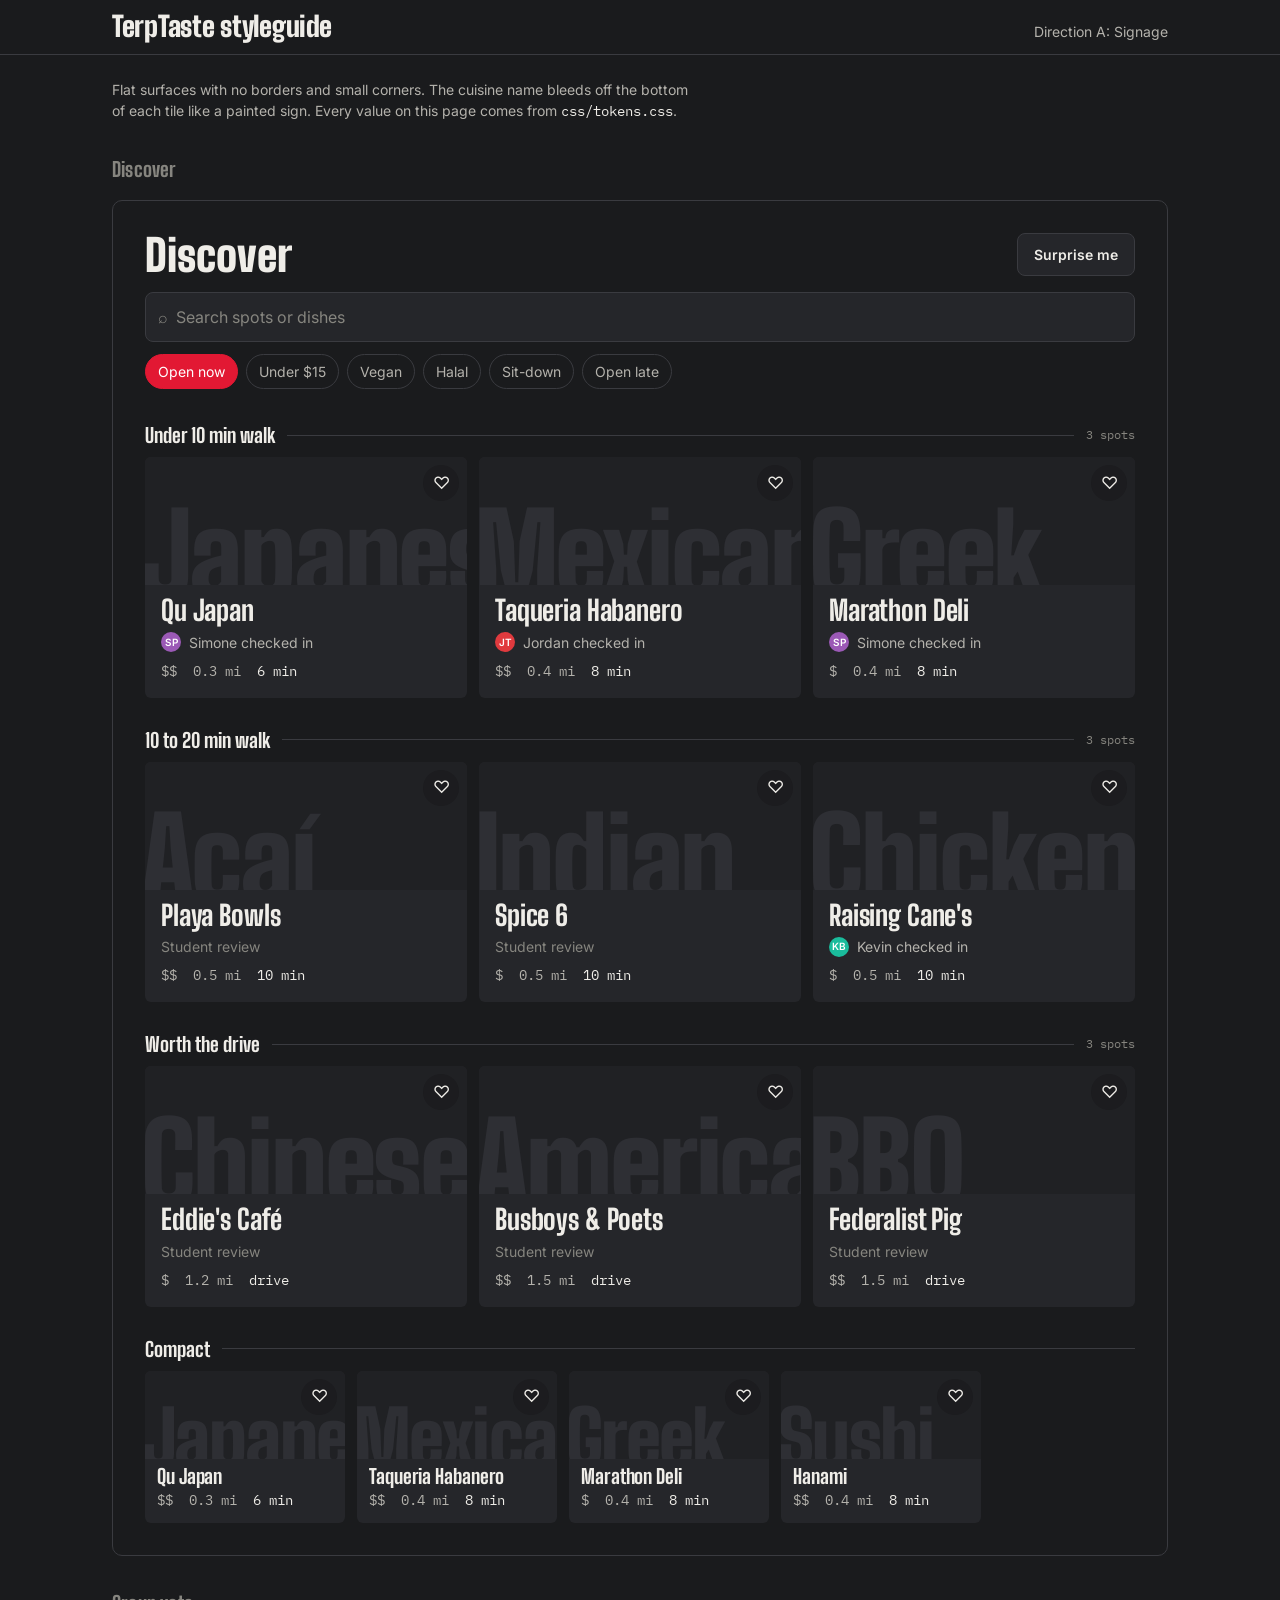
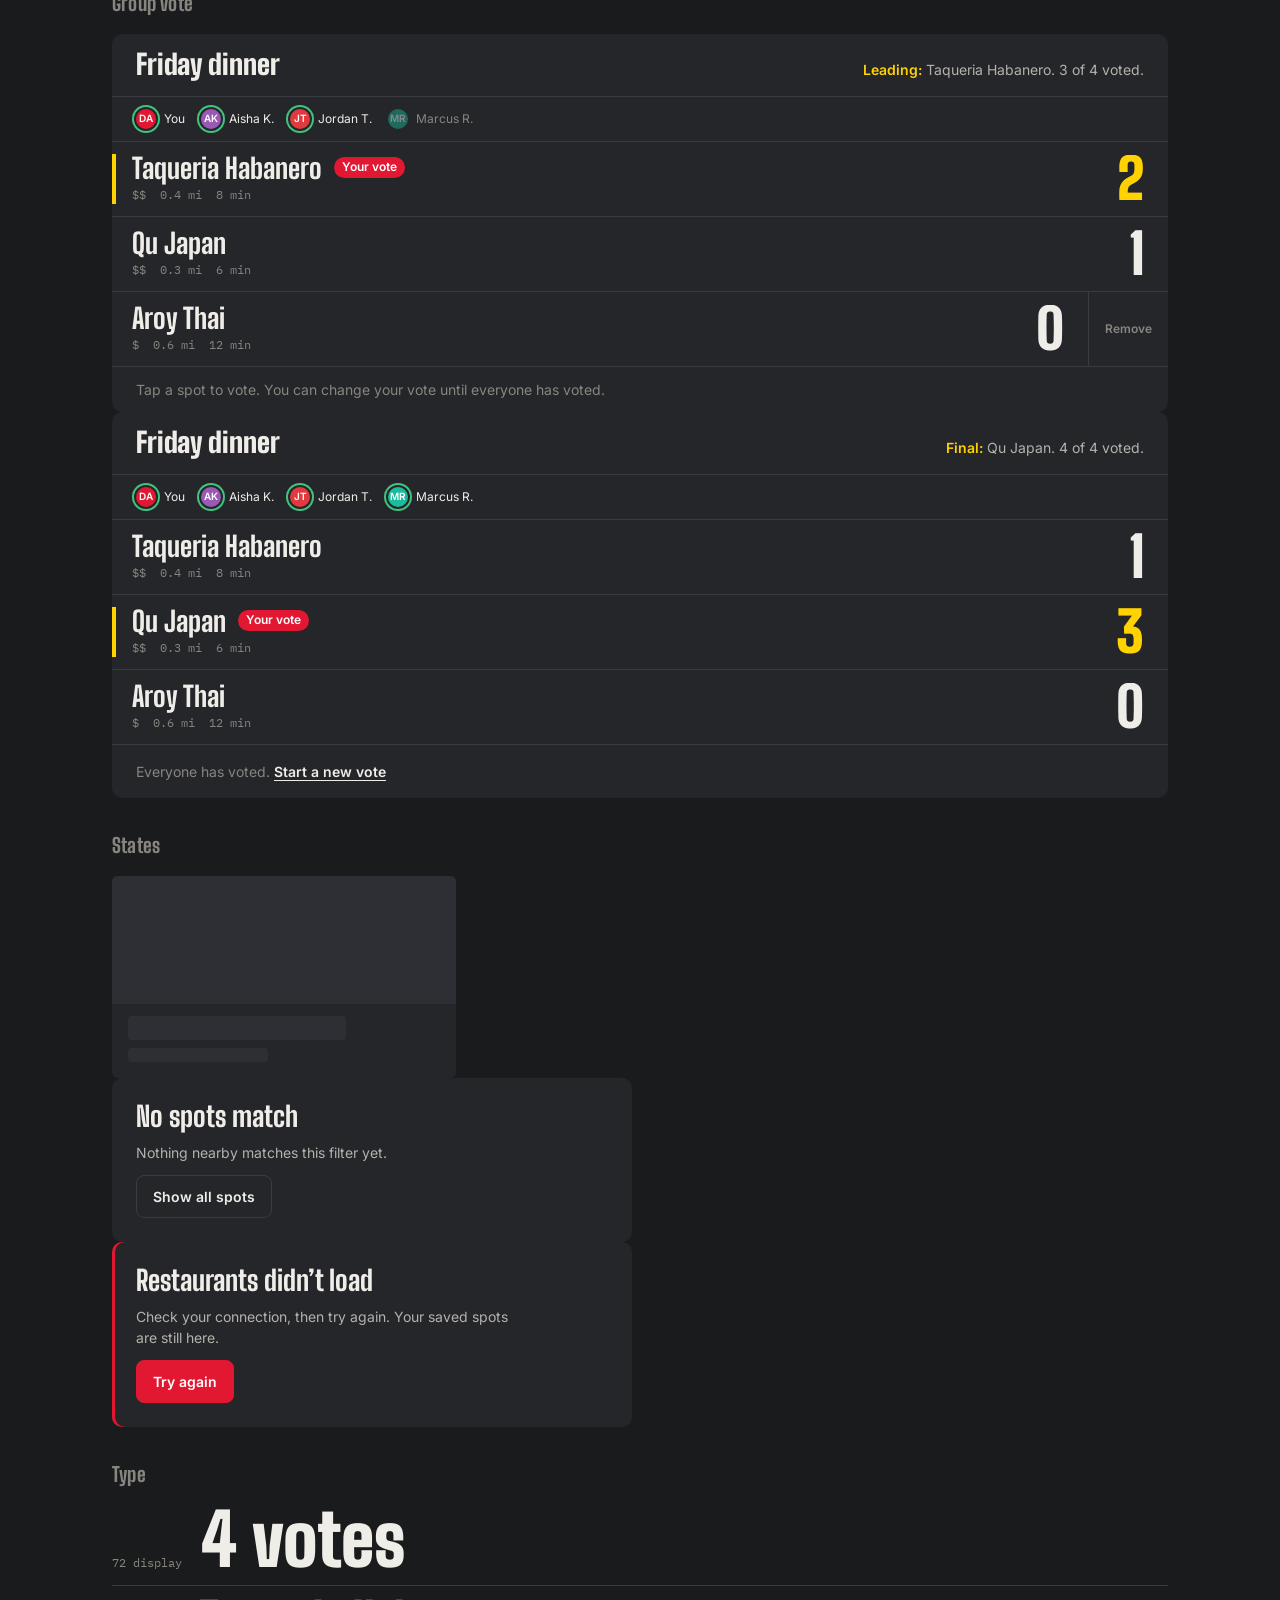
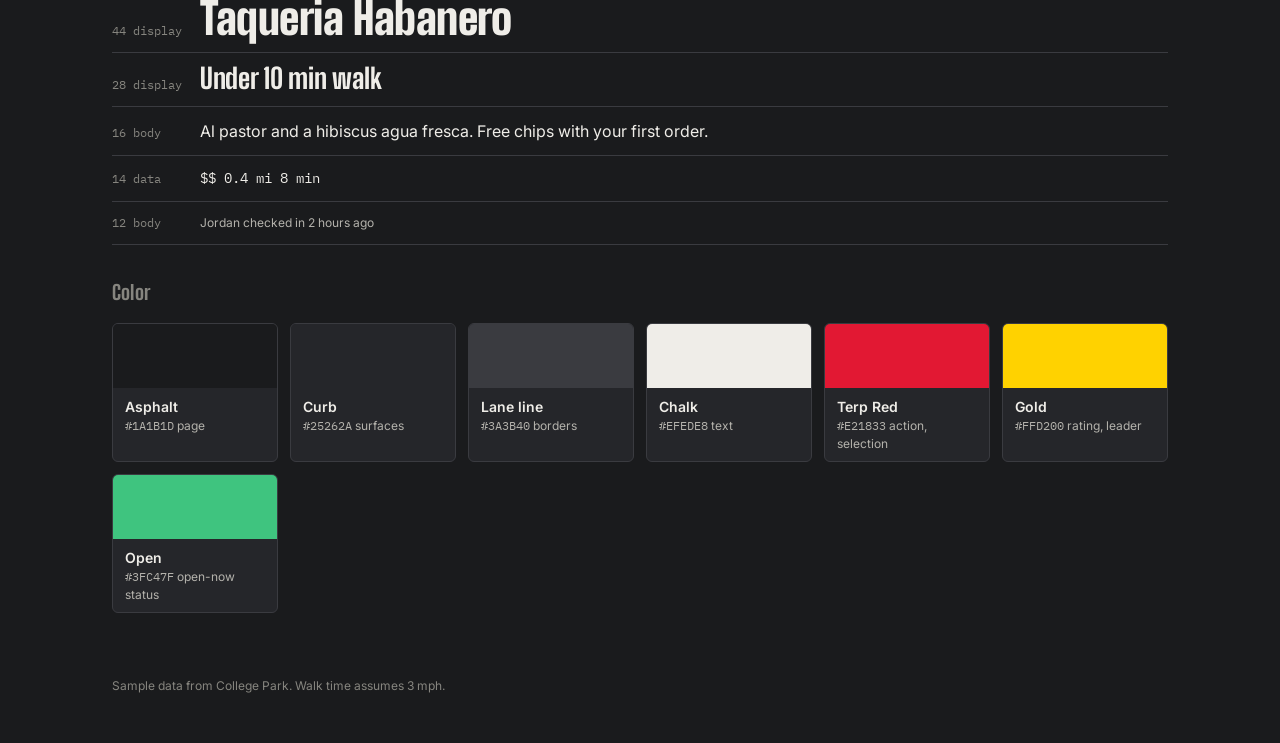
==== commit 80f0082b: "Phase 3 group 4: Group Vote scoreboard and nav Group vote rebuilt as the scoreboard from the stylegu" ====
--- a/styleguide.html
+++ b/styleguide.html
@@ -67,31 +67,6 @@
 .walk-count{font-family:var(--f-data);font-size:var(--t-12);color:var(--text-muted);white-space:nowrap;}
 
 .cards{display:grid;gap:var(--card-gap);grid-template-columns:repeat(auto-fill,minmax(240px,1fr));}
-
-/* ── Group vote scoreboard ─────────────────────────────────────────── */
-.board{background:var(--surface-1);border-radius:var(--r-sheet);overflow:hidden;}
-.board-head{display:flex;justify-content:space-between;align-items:baseline;gap:var(--s-3);flex-wrap:wrap;padding:var(--s-4) var(--s-5);border-bottom:1px solid var(--border);}
-.board-title{font-family:var(--f-display);font-weight:900;font-size:var(--t-28);line-height:1;}
-.board-status{font-size:var(--t-14);color:var(--text-secondary);}
-.board-status b{color:var(--highlight);font-weight:600;}
-.vrow{display:grid;grid-template-columns:4px 1fr auto;align-items:center;gap:var(--s-4);width:100%;text-align:left;padding:var(--s-3) var(--s-5) var(--s-3) 0;border-bottom:1px solid var(--border);transition:background-color var(--dur-fast) var(--ease-out);}
-.vrow:last-child{border-bottom:0;}
-.vrow:hover{background:color-mix(in srgb,var(--text-primary) 4%,transparent);}
-.vbar{align-self:stretch;background:transparent;}
-.vrow.leader .vbar{background:var(--highlight);}
-.vname{font-family:var(--f-display);font-weight:800;font-size:var(--t-28);line-height:1;display:flex;align-items:center;gap:var(--s-3);flex-wrap:wrap;}
-.vmeta{font-family:var(--f-data);font-size:var(--t-12);color:var(--text-muted);margin-top:var(--s-1);}
-.mine{font-family:var(--f-body);font-size:var(--t-12);font-weight:600;color:var(--on-action);background:var(--action);padding:2px 8px;border-radius:var(--r-pill);}
-.vcount{font-family:var(--f-display);font-weight:900;font-size:var(--vote-count-size);line-height:.85;min-width:1.2ch;text-align:right;font-variant-numeric:tabular-nums;overflow:hidden;height:.85em;}
-.vrow.leader .vcount{color:var(--highlight);}
-.vcount span{display:block;}
-.vcount span.flip{animation:flip var(--dur-flip) var(--ease-out);}
-@keyframes flip{from{transform:translateY(-70%);opacity:0;}to{transform:none;opacity:1;}}
-.board-foot{padding:var(--s-3) var(--s-5);font-size:var(--t-14);color:var(--text-muted);border-top:1px solid var(--border);}
-
-/* ── States ────────────────────────────────────────────────────────── */
-.states{display:grid;gap:var(--s-4);grid-template-columns:repeat(auto-fill,minmax(280px,1fr));align-items:start;}
-.states > *{max-width:none;}
 
 .foot{padding:var(--s-8) 0 var(--s-7);color:var(--text-muted);font-size:var(--t-12);}
 
@@ -137,14 +112,7 @@
 
   <section class="sg-section" aria-labelledby="h-vote">
     <h2 class="sg-h" id="h-vote">Group vote</h2>
-    <div class="board">
-      <div class="board-head">
-        <h3 class="board-title">Friday dinner</h3>
-        <div class="board-status" id="board-status"></div>
-      </div>
-      <div id="board"></div>
-      <div class="board-foot">Tap a spot to move your vote.</div>
-    </div>
+    <div class="sg-boards"><div id="board-live"></div><div id="board-final"></div></div>
   </section>
 
   <section class="sg-section" aria-labelledby="h-states">
@@ -211,36 +179,33 @@
   UI.emptyState({ title:'No spots match', body:'Nothing nearby matches this filter yet.', action:{ label:'Show all spots', name:'all' } }) +
   UI.errorState();
 
-// Scoreboard
-const MEMBERS = 5;
-const vote = {options:[
-  {name:'Taqueria Habanero', meta:'$$   0.4 mi   8 min', n:2},
-  {name:'Qu Japan',          meta:'$$   0.3 mi   6 min', n:1},
-  {name:'Aroy Thai',         meta:'$    0.6 mi   12 min', n:1},
-], mine:0};
-function renderBoard(changed){
-  const total = vote.options.reduce((a,o)=>a+o.n,0);
-  const max = Math.max(...vote.options.map(o=>o.n));
-  const leaders = vote.options.filter(o=>o.n===max);
-  const done = total>=MEMBERS;
-  document.getElementById('board-status').innerHTML = leaders.length>1
-    ? `Tied. ${total} of ${MEMBERS} have voted.`
-    : `<b>${done?'Final':'Leading'}:</b> ${leaders[0].name}. ${total} of ${MEMBERS} have voted.`;
-  document.getElementById('board').innerHTML = vote.options.map((o,i)=>{
-    const lead = o.n===max && leaders.length===1;
-    return `<button class="vrow${lead?' leader':''}" type="button" data-i="${i}" aria-pressed="${vote.mine===i}">
-      <span class="vbar"></span>
-      <span><span class="vname">${o.name}${vote.mine===i?'<span class="mine">Your vote</span>':''}</span><span class="vmeta">${o.meta}</span></span>
-      <span class="vcount" aria-label="${o.n} votes"><span class="${changed&&changed.includes(i)?'flip':''}">${o.n}</span></span>
-    </button>`;
-  }).join('');
-}
-document.getElementById('board').addEventListener('click',e=>{
-  const row = e.target.closest('.vrow'); if(!row) return;
-  const i = +row.dataset.i; if(i===vote.mine) return;
-  vote.options[vote.mine].n--; vote.options[i].n++;
-  const changed=[vote.mine,i]; vote.mine=i; renderBoard(changed);
+// Scoreboard: sample sessions shaped like TerpData.getVote(); they never touch the user's real vote.
+const SG_MEMBERS = [{id:'me',name:'You',initials:'DA'},{id:'ak',name:'Aisha K.',initials:'AK'},{id:'jt',name:'Jordan T.',initials:'JT'},{id:'mr',name:'Marcus R.',initials:'MR'}];
+function sampleVote(votes){
+  const ids = ['habanero','qu','aroy'];
+  const counts = Object.fromEntries(ids.map(id=>[id, Object.values(votes).filter(v=>v===id).length]));
+  const max = Math.max(...Object.values(counts));
+  const voted = Object.keys(votes).length;
+  return { name:'Friday dinner', total:4, votedCount:voted, mine:votes.me||null,
+    members: SG_MEMBERS.map(m=>({...m, voted: m.id in votes})),
+    options: ids.map((id,i)=>({ id, addedBy: i===2 ? 'me' : 'ak', mine: i===2, count: counts[id] })),
+    leaders: max ? ids.filter(id=>counts[id]===max) : [],
+    state: voted===4 ? 'final' : voted ? 'leading' : 'waiting' };
+}
+const liveVotes = { me:'habanero', ak:'habanero', jt:'qu' };
+let byId, lastLive = {};
+function renderBoards(){
+  const v = sampleVote(liveVotes);
+  const changed = v.options.filter(o=>o.id in lastLive && lastLive[o.id]!==o.count).map(o=>o.id);
+  lastLive = Object.fromEntries(v.options.map(o=>[o.id,o.count]));
+  document.getElementById('board-live').innerHTML = UI.scoreboard(v, byId, { changed });
+  document.getElementById('board-final').innerHTML = UI.scoreboard(sampleVote({ me:'qu', ak:'habanero', jt:'qu', mr:'qu' }), byId);
+}
+document.getElementById('board-live').addEventListener('click', e=>{
+  const row = e.target.closest('[data-vote]');
+  if(row){ liveVotes.me = row.dataset.vote; renderBoards(); }
 });
+TerpData.getRestaurants({ ids:['habanero','qu','aroy'] }).then(list=>{ byId = new Map(list.map(r=>[r.id,r])); renderBoards(); });
 
 // Toggles
 document.addEventListener('click',e=>{
@@ -251,7 +216,6 @@
 });
 
 renderDiscover();
-renderBoard();
 </script>
 </body>
 </html>
--- a/css/components.css
+++ b/css/components.css
@@ -60,6 +60,172 @@
 .tt-state-body{margin:0;max-width:44ch;font-family:var(--f-body);font-size:var(--t-14);line-height:var(--lh-body);color:var(--text-secondary);}
 .tt-state--error{box-shadow:inset 3px 0 0 var(--danger);}
 
+/* ── Search bar ───────────────────────────────────────────────────────── */
+.tt-search{display:flex;align-items:center;gap:var(--s-2);max-width:560px;padding:0 var(--s-3);border:1px solid var(--border);border-radius:var(--r-control);background:var(--surface-1);color:var(--text-muted);cursor:text;}
+.tt-search:focus-within{border-color:var(--text-secondary);}
+.tt-search input{flex:1;min-width:0;padding:var(--s-3) 0;border:0;background:none;color:var(--text-primary);font-family:var(--f-body);font-size:var(--t-16);}
+.tt-search input::placeholder{color:var(--text-muted);}
+.tt-search input:focus{outline:none;}
+
+/* ── Chips ────────────────────────────────────────────────────────────── */
+.tt-chips{display:flex;gap:var(--s-2);overflow-x:auto;padding:var(--s-3) 0 var(--s-1);scrollbar-width:none;}
+.tt-chips::-webkit-scrollbar{display:none;}
+.tt-chip{flex-shrink:0;min-height:34px;padding:6px var(--s-3);border:1px solid var(--border);border-radius:var(--r-pill);background:transparent;color:var(--text-secondary);font-family:var(--f-body);font-size:var(--t-14);white-space:nowrap;cursor:pointer;transition:background-color var(--dur-fast) var(--ease-out),color var(--dur-fast) var(--ease-out),border-color var(--dur-fast) var(--ease-out);}
+.tt-chip:hover{color:var(--text-primary);border-color:var(--text-muted);}
+.tt-chip[aria-pressed="true"]{background:var(--action);border-color:var(--action);color:var(--on-action);}
+.tt-chip--more{background:var(--surface-1);color:var(--text-primary);font-weight:600;}
+.tt-chip:focus-visible{outline:2px solid var(--focus-ring);outline-offset:2px;}
+
+/* ── Home controls and results header ────────────────────────────────── */
+.tt-controls{padding:var(--s-4) 28px 0;}
+.tt-results-head{display:flex;align-items:baseline;justify-content:space-between;gap:var(--s-3);padding:var(--s-4) 28px var(--s-3);}
+.tt-results-count{font-family:var(--f-display);font-weight:800;font-size:var(--t-20);line-height:1.1;color:var(--text-primary);}
+.tt-link{padding:var(--s-1) 0;border:0;background:none;color:var(--text-primary);font-family:var(--f-body);font-size:var(--t-14);font-weight:600;text-decoration:underline;text-underline-offset:3px;cursor:pointer;white-space:nowrap;}
+.tt-link:hover{color:var(--text-secondary);}
+.tt-link:focus-visible{outline:2px solid var(--focus-ring);outline-offset:2px;}
+
+/* ── Filter panel ─────────────────────────────────────────────────────── */
+.tt-filter{display:grid;gap:var(--s-6);max-width:720px;padding:var(--s-5) 28px var(--s-6);}
+.tt-fgroup-title{margin:0 0 var(--s-3);font-family:var(--f-display);font-weight:800;font-size:var(--t-20);line-height:1;color:var(--text-primary);}
+.tt-fhint{margin:calc(var(--s-2) * -1) 0 var(--s-3);font-family:var(--f-body);font-size:var(--t-12);color:var(--text-muted);}
+.tt-fopts{display:flex;flex-wrap:wrap;gap:var(--s-2);}
+.tt-fnote{margin:0;padding:var(--s-3) var(--s-4);border-radius:var(--r-control);background:var(--surface-1);font-family:var(--f-body);font-size:var(--t-14);color:var(--text-secondary);}
+.tt-filter-foot{position:sticky;bottom:0;z-index:5;padding:var(--s-3) 28px var(--s-4);background:var(--bg-page);border-top:1px solid var(--border);}
+.tt-btn--block{width:100%;max-width:720px;justify-content:center;padding-top:var(--s-3);padding-bottom:var(--s-3);font-size:var(--t-16);}
+.tt-btn:disabled{opacity:.5;cursor:not-allowed;}
+.tt-btn--primary:disabled:hover{background:var(--action);}
+
+@media (max-width:700px){
+  .tt-controls{padding:var(--s-3) 16px 0;}
+  .tt-results-head{padding:var(--s-3) 16px var(--s-2);}
+  .tt-filter{padding:var(--s-4) 16px var(--s-5);}
+  .tt-filter-foot{padding:var(--s-3) 16px;}
+}
+
+/* ── Detail view ──────────────────────────────────────────────────────── */
+.tt-detail-hero{position:relative;}
+.tt-detail-hero .tt-tile{height:220px;}
+.tt-detail-hero .tt-tile-word{font-size:220px;}
+.tt-skel-hero{height:220px;border-radius:0;}
+.tt-detail-body{display:flex;flex-direction:column;gap:var(--s-5);max-width:960px;padding:var(--s-4) 28px var(--s-7);}
+.tt-back{align-self:flex-start;display:inline-flex;align-items:center;gap:var(--s-1);padding:6px var(--s-3) 6px var(--s-2);border:1px solid var(--border);border-radius:var(--r-pill);background:transparent;color:var(--text-secondary);font-family:var(--f-body);font-size:var(--t-14);font-weight:500;cursor:pointer;}
+.tt-back:hover{color:var(--text-primary);border-color:var(--text-muted);}
+.tt-back:focus-visible{outline:2px solid var(--focus-ring);outline-offset:2px;}
+.tt-detail-head{display:flex;flex-direction:column;gap:var(--s-2);}
+.tt-detail-name{margin:0;font-family:var(--f-display);font-weight:900;font-size:var(--t-72);line-height:.9;letter-spacing:var(--tracking-display);color:var(--text-primary);}
+.tt-detail-cuisine{margin:0;font-family:var(--f-body);font-size:var(--t-16);color:var(--text-secondary);}
+.tt-detail-head .tt-data{margin-top:var(--s-1);font-size:var(--t-16);}
+.tt-detail-actions{display:flex;flex-wrap:wrap;gap:var(--s-2);}
+.tt-detail-actions .tt-btn[aria-pressed="true"]{border-color:var(--action);color:var(--action);}
+.tt-detail-cols{display:grid;grid-template-columns:3fr 2fr;gap:var(--s-6);}
+.tt-dsec + .tt-dsec{margin-top:var(--s-5);}
+.tt-dsec-title{margin:0 0 var(--s-3);font-family:var(--f-display);font-weight:800;font-size:var(--t-20);line-height:1;color:var(--text-primary);}
+.tt-dtext{margin:0;max-width:60ch;font-family:var(--f-body);font-size:var(--t-16);line-height:var(--lh-body);color:var(--text-secondary);}
+.tt-quote{margin:0;padding:var(--s-4);border-radius:var(--r-card);background:var(--surface-1);box-shadow:inset 3px 0 0 var(--highlight);}
+.tt-quote p{margin:0;max-width:60ch;font-family:var(--f-body);font-size:var(--t-16);line-height:var(--lh-body);color:var(--text-primary);}
+.tt-quote footer{display:flex;align-items:center;gap:var(--s-2);margin-top:var(--s-3);font-family:var(--f-body);font-size:var(--t-14);color:var(--text-secondary);}
+.tt-facts{display:grid;gap:var(--s-3);margin:0;}
+.tt-facts div{display:grid;grid-template-columns:110px 1fr;gap:var(--s-3);}
+.tt-facts dt{font-family:var(--f-body);font-size:var(--t-14);color:var(--text-muted);}
+.tt-facts dd{margin:0;font-family:var(--f-body);font-size:var(--t-14);color:var(--text-primary);}
+.tt-fact-note{display:block;font-size:var(--t-12);color:var(--text-muted);}
+.tt-dlist{margin:0;padding-left:1.1em;font-family:var(--f-body);font-size:var(--t-14);line-height:1.8;color:var(--text-secondary);}
+
+/* ── Check-in ─────────────────────────────────────────────────────────── */
+.tt-checkin{display:flex;flex-direction:column;align-items:flex-start;gap:var(--s-2);max-width:420px;}
+.tt-checkin .tt-btn--block{max-width:420px;}
+.tt-checkin-hint{margin:0;font-family:var(--f-body);font-size:var(--t-12);color:var(--text-muted);}
+.tt-checkin.is-done{flex-direction:row;flex-wrap:wrap;align-items:center;gap:var(--s-4);padding:var(--s-3) var(--s-4);border-radius:var(--r-control);background:color-mix(in srgb,var(--success) 14%,var(--surface-1));}
+.tt-checkin-text{font-family:var(--f-body);font-size:var(--t-16);font-weight:600;color:var(--text-primary);}
+
+/* ── Toast ────────────────────────────────────────────────────────────── */
+.tt-toast{position:fixed;left:0;right:0;bottom:var(--s-5);width:max-content;margin:0 auto;z-index:999;display:flex;align-items:center;gap:var(--s-4);max-width:calc(100vw - 32px);padding:10px var(--s-3) 10px var(--s-4);border-radius:var(--r-control);background:var(--chalk);color:var(--asphalt);box-shadow:var(--shadow-overlay);font-family:var(--f-body);font-size:var(--t-14);font-weight:500;opacity:0;pointer-events:none;transform:translateY(12px);transition:opacity var(--dur-fast) var(--ease-out),transform var(--dur-fast) var(--ease-out);}
+.tt-toast.show{opacity:1;pointer-events:auto;transform:none;}
+.tt-toast-action{padding:4px var(--s-2);border:0;border-radius:4px;background:transparent;color:var(--red-press);font-family:var(--f-body);font-size:var(--t-14);font-weight:700;text-decoration:underline;text-underline-offset:3px;cursor:pointer;white-space:nowrap;}
+.tt-toast-action:focus-visible{outline:2px solid var(--asphalt);outline-offset:2px;}
+
+@media (max-width:700px){
+  .tt-detail-body{padding:var(--s-3) 16px var(--s-6);gap:var(--s-4);}
+  .tt-detail-name{font-size:var(--t-44);}
+  .tt-detail-hero .tt-tile,.tt-skel-hero{height:160px;}
+  .tt-detail-hero .tt-tile-word{font-size:160px;}
+  .tt-detail-cols{grid-template-columns:1fr;gap:var(--s-5);}
+  .tt-toast{bottom:92px;}
+}
+
+/* ── Group vote scoreboard ────────────────────────────────────────────── */
+.tt-group{display:grid;grid-template-columns:minmax(0,3fr) minmax(0,2fr);gap:var(--s-6);align-items:start;padding:var(--s-5) 28px var(--s-7);}
+.tt-group-side{display:flex;flex-direction:column;gap:var(--s-6);}
+.tt-board{border-radius:var(--r-sheet);background:var(--surface-1);overflow:hidden;}
+.tt-board-head{display:flex;flex-wrap:wrap;align-items:baseline;justify-content:space-between;gap:var(--s-2) var(--s-4);padding:var(--s-4) var(--s-5);border-bottom:1px solid var(--border);}
+.tt-board-title{margin:0;font-family:var(--f-display);font-weight:900;font-size:var(--t-28);line-height:1;color:var(--text-primary);}
+.tt-board-status{margin:0;font-family:var(--f-body);font-size:var(--t-14);color:var(--text-secondary);}
+.tt-board-status b{font-weight:600;color:var(--highlight);}
+.tt-voters{display:flex;flex-wrap:wrap;gap:var(--s-2) var(--s-4);margin:0;padding:var(--s-3) var(--s-5);list-style:none;border-bottom:1px solid var(--border);}
+.tt-voter{display:flex;align-items:center;gap:var(--s-2);font-family:var(--f-body);font-size:var(--t-12);color:var(--text-muted);}
+.tt-voter .tt-avatar{opacity:.45;}
+.tt-voter.is-voted{color:var(--text-primary);}
+.tt-voter.is-voted .tt-avatar{opacity:1;box-shadow:0 0 0 2px var(--surface-1),0 0 0 4px var(--success);}
+.tt-vrows{margin:0;padding:0;list-style:none;}
+.tt-vrow{display:flex;align-items:stretch;border-bottom:1px solid var(--border);}
+.tt-vrow:last-child{border-bottom:0;}
+.tt-vrow-main{flex:1;min-width:0;display:grid;grid-template-columns:4px 1fr auto;align-items:center;gap:var(--s-4);padding:var(--s-3) var(--s-5) var(--s-3) 0;border:0;background:transparent;color:inherit;text-align:left;cursor:pointer;transition:background-color var(--dur-fast) var(--ease-out);}
+.tt-vrow-main:hover:not(:disabled){background:color-mix(in srgb,var(--text-primary) 4%,transparent);}
+.tt-vrow-main:disabled{cursor:default;}
+.tt-vrow-main:focus-visible{outline:2px solid var(--focus-ring);outline-offset:-2px;}
+.tt-vbar{align-self:stretch;}
+.tt-vrow.is-leader .tt-vbar{background:var(--highlight);}
+.tt-vrow-text{display:flex;flex-direction:column;gap:var(--s-1);min-width:0;}
+.tt-vname{display:flex;flex-wrap:wrap;align-items:center;gap:var(--s-2) var(--s-3);font-family:var(--f-display);font-weight:800;font-size:var(--t-28);line-height:1;color:var(--text-primary);}
+.tt-vmeta{font-family:var(--f-data);font-size:var(--t-12);color:var(--text-muted);white-space:pre;}
+.tt-mine{padding:2px 8px;border-radius:var(--r-pill);background:var(--action);color:var(--on-action);font-family:var(--f-body);font-size:var(--t-12);font-weight:600;line-height:1.4;}
+.tt-vcount{height:.85em;min-width:1.2ch;overflow:hidden;font-family:var(--f-display);font-weight:900;font-size:var(--vote-count-size);line-height:.85;text-align:right;font-variant-numeric:tabular-nums;color:var(--text-primary);}
+.tt-vrow.is-leader .tt-vcount{color:var(--highlight);}
+.tt-vcount span{display:block;}
+.tt-vcount span.flip{animation:tt-flip var(--dur-flip) var(--ease-out);}
+@keyframes tt-flip{from{transform:translateY(-70%);opacity:0;}to{transform:none;opacity:1;}}
+.tt-vrow-remove{flex-shrink:0;padding:0 var(--s-4);border:0;border-left:1px solid var(--border);background:transparent;color:var(--text-muted);font-family:var(--f-body);font-size:var(--t-12);font-weight:600;cursor:pointer;}
+.tt-vrow-remove:hover{color:var(--text-primary);background:var(--surface-2);}
+.tt-vrow-remove:focus-visible{outline:2px solid var(--focus-ring);outline-offset:-2px;}
+.tt-board-foot{padding:var(--s-3) var(--s-5);border-top:1px solid var(--border);font-family:var(--f-body);font-size:var(--t-14);color:var(--text-muted);}
+
+/* Picker and invite */
+.tt-search--small{max-width:none;margin-bottom:var(--s-3);}
+.tt-search--small input{padding:var(--s-2) 0;font-size:var(--t-14);}
+.tt-picker-list{max-height:320px;overflow-y:auto;padding:2px;}
+.tt-chip:disabled{opacity:.55;cursor:not-allowed;}
+.tt-chip[aria-pressed="true"]:disabled{opacity:.7;}
+.tt-invite-body{margin:0 0 var(--s-3);font-family:var(--f-body);font-size:var(--t-14);color:var(--text-secondary);}
+.tt-invite-row{display:flex;align-items:center;gap:var(--s-3);}
+.tt-soon{padding:2px 8px;border:1px solid var(--border);border-radius:var(--r-pill);font-family:var(--f-body);font-size:var(--t-12);color:var(--text-muted);}
+.tt-visually-hidden{position:absolute;width:1px;height:1px;overflow:hidden;clip:rect(0 0 0 0);white-space:nowrap;}
+
+@media (max-width:700px){
+  .tt-group{grid-template-columns:1fr;gap:var(--s-5);padding:var(--s-4) 16px var(--s-6);}
+  .tt-board-head,.tt-voters,.tt-board-foot{padding-left:var(--s-4);padding-right:var(--s-4);}
+  .tt-vrow-main{padding-right:var(--s-4);gap:var(--s-3);}
+  .tt-vname{font-size:var(--t-20);}
+  .tt-vcount{font-size:44px;}
+}
+
+/* ── Navigation ───────────────────────────────────────────────────────── */
+.sidebar-nav{display:flex;flex-direction:column;gap:2px;}
+.snav{display:flex;align-items:center;gap:10px;width:100%;padding:10px 12px;border:0;border-radius:var(--r-control);background:transparent;color:var(--text-muted);font-family:var(--f-body);font-size:var(--t-14);font-weight:500;text-align:left;cursor:pointer;}
+.snav:hover{background:var(--surface-2);color:var(--text-secondary);}
+.snav[aria-current="page"]{background:var(--surface-2);color:var(--text-primary);box-shadow:inset 3px 0 0 var(--action);}
+.snav[aria-current="page"] svg{color:var(--action);}
+.snav:focus-visible,.nitem:focus-visible{outline:2px solid var(--focus-ring);outline-offset:-2px;}
+.mobile-nav{display:none;flex-shrink:0;padding:4px 0 max(8px,env(safe-area-inset-bottom));background:var(--surface-1);border-top:1px solid var(--border);}
+.mobile-nav-inner{display:flex;}
+.nitem{flex:1;display:flex;flex-direction:column;align-items:center;justify-content:center;gap:3px;min-height:52px;padding:4px 0;border:0;background:transparent;color:var(--text-muted);font-family:var(--f-body);cursor:pointer;}
+.nlabel{font-size:11px;font-weight:500;}
+.nitem[aria-current="page"]{color:var(--text-primary);}
+.nitem[aria-current="page"] svg{color:var(--action);}
+@media (max-width:700px){ .mobile-nav{display:flex;flex-direction:column;} }
+
+/* ── Saved Spots ──────────────────────────────────────────────────────── */
+.tt-saved-grid{padding-top:var(--s-4);}
+
 /* Page gutters while the legacy screen layout is still in place (Phase 4 replaces it). */
 .tt-gutter{padding:var(--s-4) 28px;}
 @media (max-width:700px){ .tt-gutter{padding:var(--s-3) 16px;} }
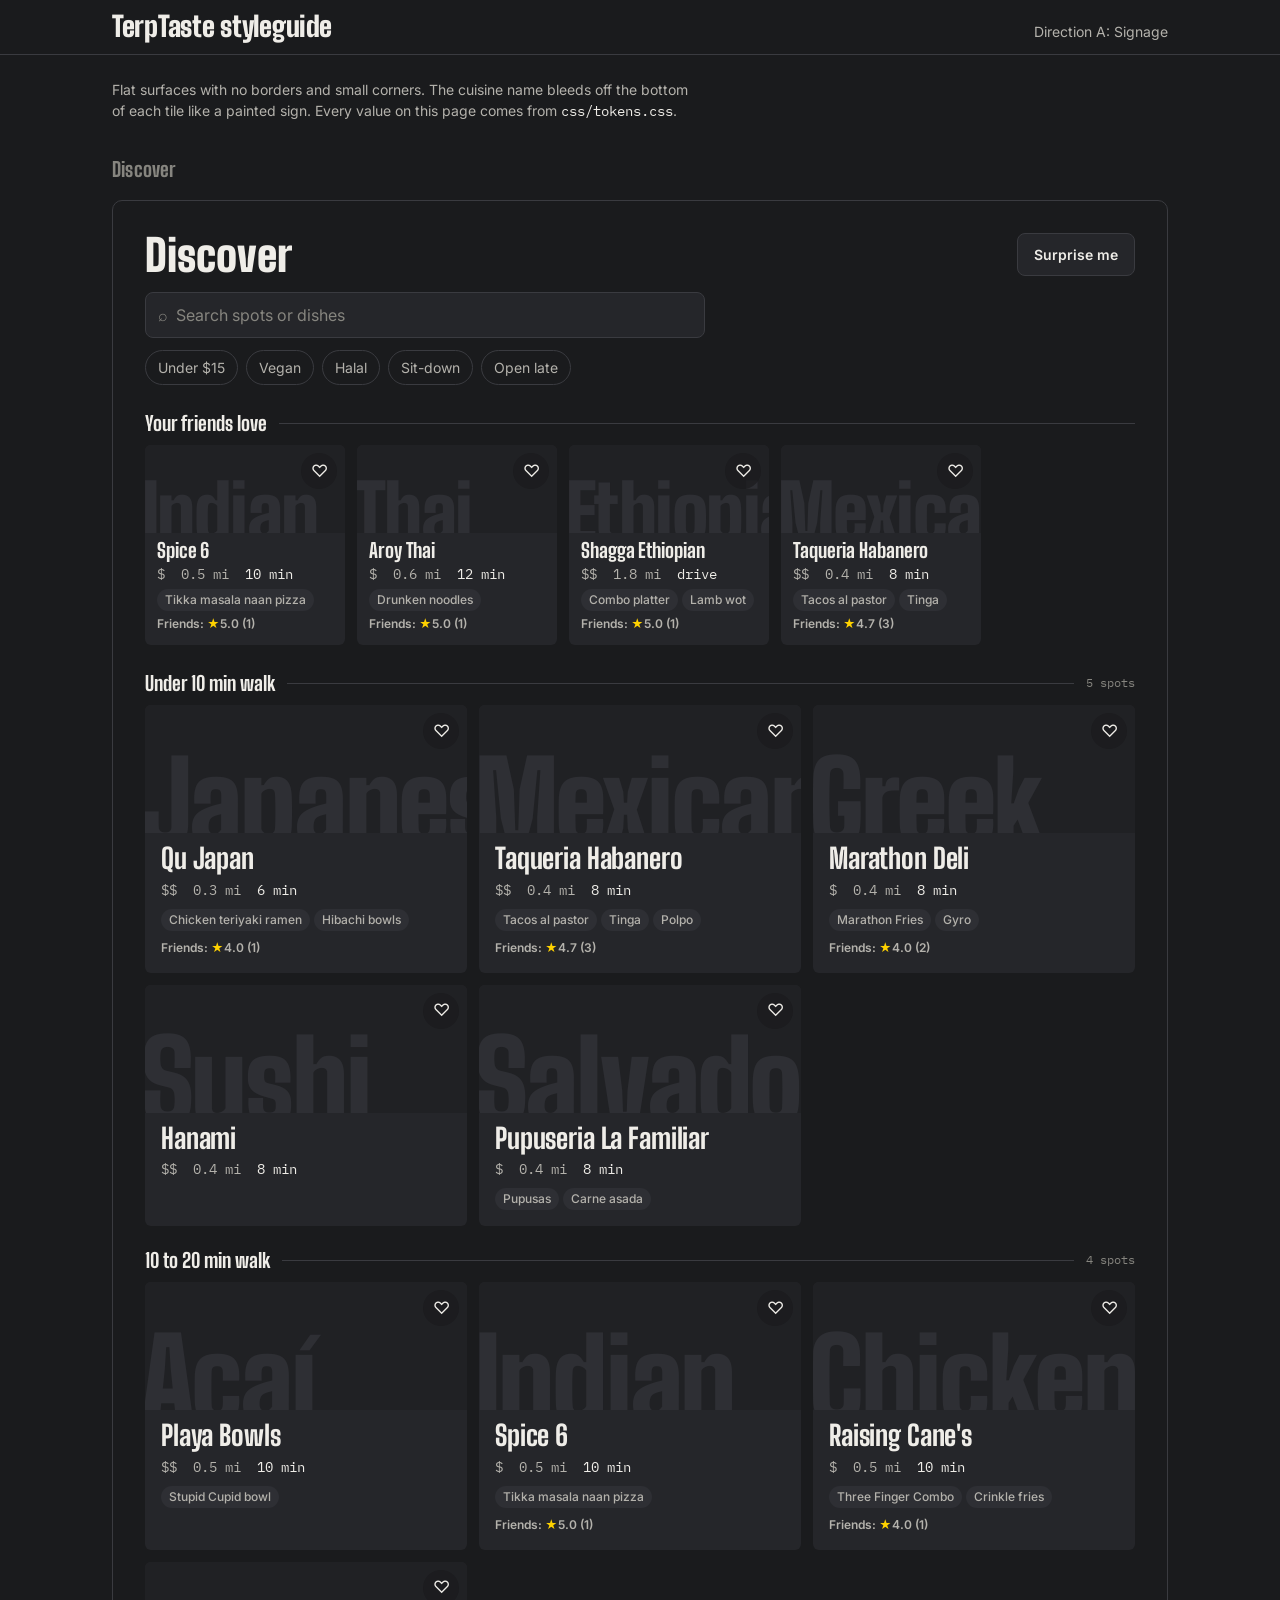
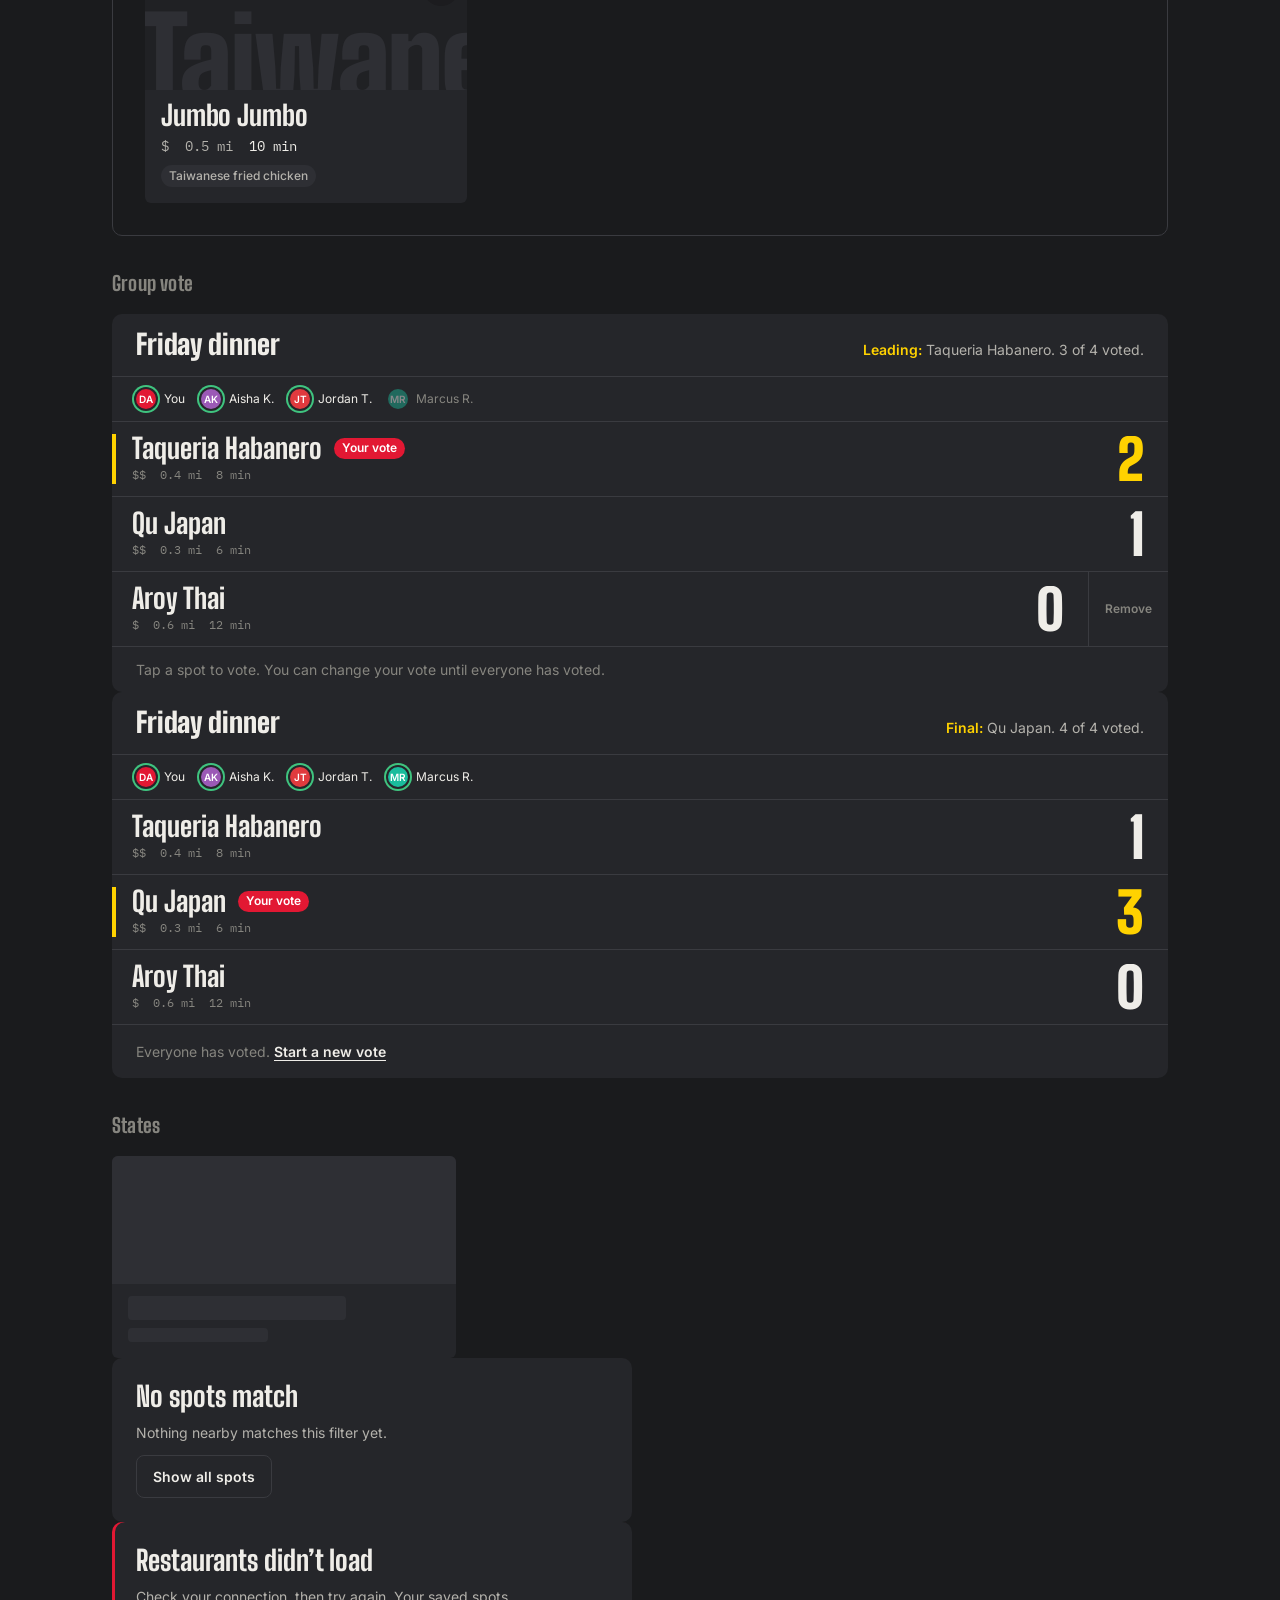
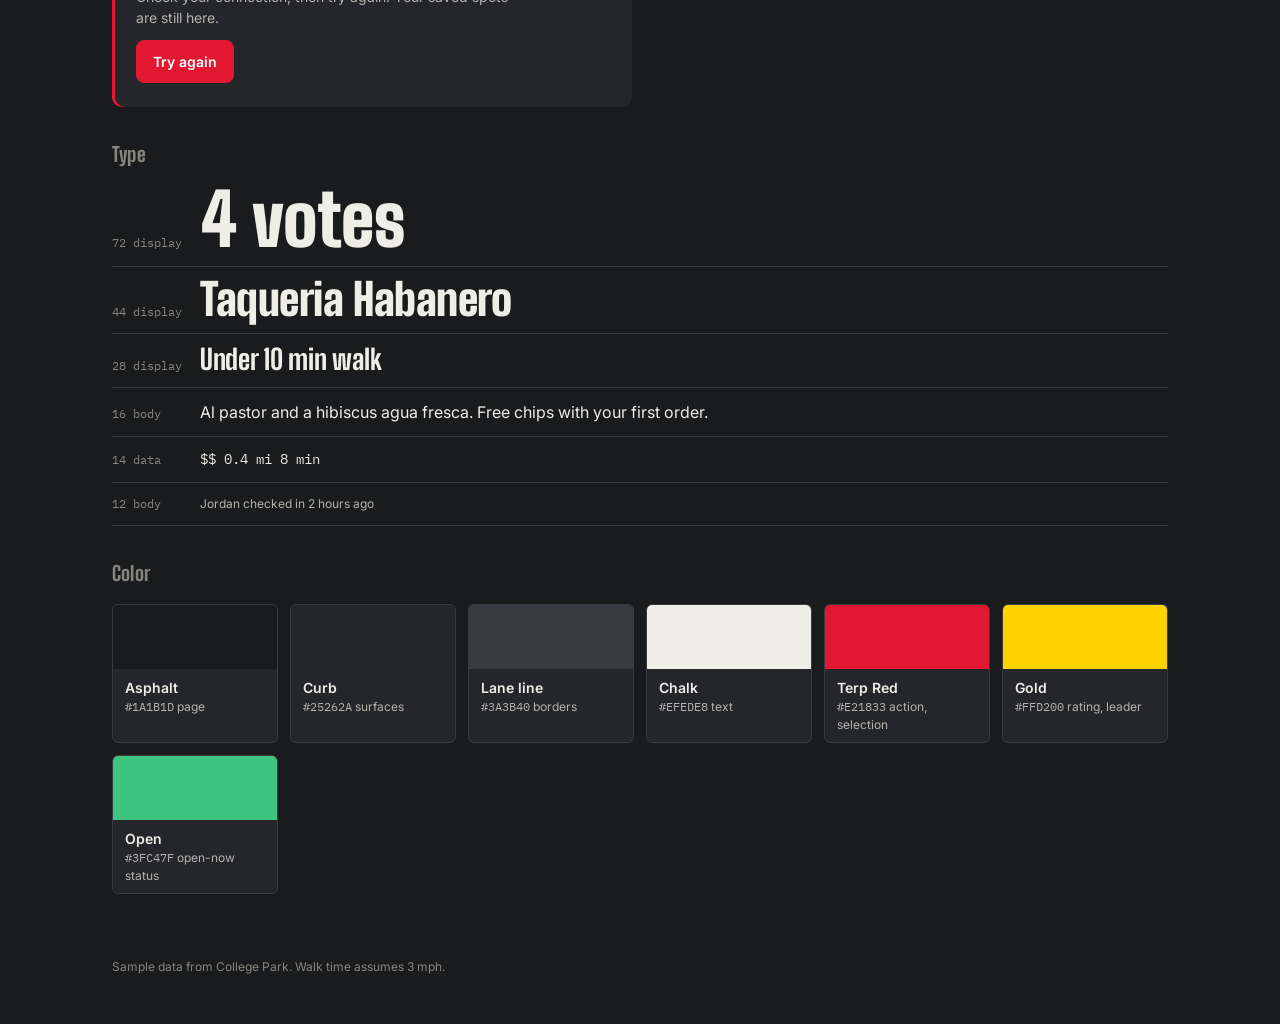
==== commit 985687d9: "Phase 4: Discover by walk time, search results, I went here Check-in merges into the quick review: t" ====
--- a/styleguide.html
+++ b/styleguide.html
@@ -50,23 +50,11 @@
 .phone{background:var(--bg-page);border:1px solid var(--border);border-radius:var(--r-sheet);padding:var(--s-5) var(--s-4) var(--s-6);}
 @media (min-width:768px){.phone{padding:var(--s-6);}}
 .disc-head{display:flex;justify-content:space-between;align-items:flex-end;gap:var(--s-3);flex-wrap:wrap;}
+.phone .tt-walk{padding-left:0;padding-right:0;}
+.phone .tt-results-head{padding-left:0;padding-right:0;}
 .disc-title{font-family:var(--f-display);font-weight:900;font-size:var(--t-44);line-height:.9;}
-.search{margin-top:var(--s-4);display:flex;align-items:center;gap:var(--s-2);background:var(--surface-1);border:1px solid var(--border);border-radius:var(--r-control);padding:0 var(--s-3);}
-.search input{flex:1;min-width:0;background:none;border:0;color:var(--text-primary);font:inherit;font-size:var(--t-16);padding:var(--s-3) 0;}
-.search input::placeholder{color:var(--text-muted);}
-.search input:focus{outline:none;}
-.search:focus-within{border-color:var(--text-secondary);}
-.chips{display:flex;gap:var(--s-2);overflow-x:auto;padding:var(--s-3) 0 var(--s-1);scrollbar-width:none;}
-.chip{flex-shrink:0;padding:6px var(--s-3);border-radius:var(--r-pill);border:1px solid var(--border);font-size:var(--t-14);color:var(--text-secondary);transition:background-color var(--dur-fast) var(--ease-out),color var(--dur-fast) var(--ease-out);}
-.chip:hover{color:var(--text-primary);border-color:var(--text-muted);}
-.chip[aria-pressed="true"]{background:var(--action);border-color:var(--action);color:var(--on-action);}
-
-.walk{display:flex;align-items:center;gap:var(--s-3);margin:var(--s-6) 0 var(--s-3);}
-.walk-label{font-family:var(--f-display);font-weight:800;font-size:var(--t-20);line-height:1;white-space:nowrap;}
-.walk-rule{flex:1;height:1px;background:var(--border);}
-.walk-count{font-family:var(--f-data);font-size:var(--t-12);color:var(--text-muted);white-space:nowrap;}
-
-.cards{display:grid;gap:var(--card-gap);grid-template-columns:repeat(auto-fill,minmax(240px,1fr));}
+
+
 
 .foot{padding:var(--s-8) 0 var(--s-7);color:var(--text-muted);font-size:var(--t-12);}
 
@@ -94,17 +82,16 @@
         <h3 class="disc-title">Discover</h3>
         <button class="tt-btn" type="button">Surprise me</button>
       </div>
-      <label class="search">
+      <label class="tt-search" style="margin-top:var(--s-4)">
         <span aria-hidden="true" style="color:var(--text-muted)">⌕</span>
         <input type="search" placeholder="Search spots or dishes" aria-label="Search spots or dishes">
       </label>
-      <div class="chips" role="group" aria-label="Quick filters">
-        <button class="chip" type="button" aria-pressed="true">Open now</button>
-        <button class="chip" type="button" aria-pressed="false">Under $15</button>
-        <button class="chip" type="button" aria-pressed="false">Vegan</button>
-        <button class="chip" type="button" aria-pressed="false">Halal</button>
-        <button class="chip" type="button" aria-pressed="false">Sit-down</button>
-        <button class="chip" type="button" aria-pressed="false">Open late</button>
+      <div class="tt-chips" role="group" aria-label="Quick filters">
+        <button class="tt-chip" type="button" aria-pressed="false">Under $15</button>
+        <button class="tt-chip" type="button" aria-pressed="false">Vegan</button>
+        <button class="tt-chip" type="button" aria-pressed="false">Halal</button>
+        <button class="tt-chip" type="button" aria-pressed="false">Sit-down</button>
+        <button class="tt-chip" type="button" aria-pressed="false">Open late</button>
       </div>
       <div id="discover"></div>
     </div>
@@ -150,26 +137,19 @@
 
 <script src="js/data/mock-places.js"></script>
 <script src="js/data/terp-content.js"></script>
+<script src="js/data/mock-friends.js"></script>
 <script src="js/data/restaurants.js"></script>
 <script src="js/ui/components.js"></script>
 <script>
 // Discover uses the real card component and mock data, grouped by walk time.
-const BUCKETS = [
-  {label:'Under 10 min walk', test:m=>m<10},
-  {label:'10 to 20 min walk', test:m=>m>=10 && m<=20},
-  {label:'Worth the drive',   test:m=>m>20},
-];
+// Discover uses the app's components: friends row, then every spot once by walk time.
 async function renderDiscover(){
   const el = document.getElementById('discover');
   try {
     const list = await TerpData.getRestaurants({ sort:'distance' });
-    el.innerHTML = BUCKETS.map(b=>{
-      const rs = list.filter(r=>b.test(UI.walkMinutes(r.distanceMiles))).slice(0,3);
-      if(!rs.length) return '';
-      return `<div class="walk"><span class="walk-label">${b.label}</span><span class="walk-rule"></span><span class="walk-count">${rs.length} ${rs.length>1?'spots':'spot'}</span></div>
-        <div class="cards">${rs.map(r=>UI.card(r)).join('')}</div>`;
-    }).join('') + `<div class="walk"><span class="walk-label">Compact</span><span class="walk-rule"></span></div>
-      <div style="display:flex;gap:var(--card-gap);overflow-x:auto">${list.slice(0,4).map(r=>UI.card(r,{compact:true})).join('')}</div>`;
+    const loved = list.filter(r=>r.terp.friendRating && r.terp.friendRating.avg>=4)
+      .sort((a,b)=>b.terp.friendRating.avg-a.terp.friendRating.avg || b.terp.friendRating.count-a.terp.friendRating.count).slice(0,4);
+    el.innerHTML = UI.cardRow('Your friends love', 'sg-row-friends', loved) + UI.walkSections(list.slice(0, 9));
   } catch(err) {
     UI.mount(el, UI.errorState(), { retry: renderDiscover });
   }
@@ -209,7 +189,7 @@
 
 // Toggles
 document.addEventListener('click',e=>{
-  const chip = e.target.closest('.chip');
+  const chip = e.target.closest('.tt-chip');
   if(chip){ chip.setAttribute('aria-pressed', chip.getAttribute('aria-pressed')!=='true'); return; }
   const save = e.target.closest('[data-save]');
   if(save){ UI.setSaveButton(save, save.getAttribute('aria-pressed')!=='true', ''); e.stopPropagation(); }
--- a/css/components.css
+++ b/css/components.css
@@ -31,11 +31,109 @@
 .tt-save[aria-pressed="true"]{color:var(--action);}
 .tt-save:focus-visible{outline:2px solid var(--focus-ring);outline-offset:2px;}
 
+/* ── Standout dishes ──────────────────────────────────────────────────── */
+/* One line on cards: extra tags wrap to a clipped second line, so only whole tags show. */
+.tt-dishes{display:flex;flex-wrap:wrap;gap:var(--s-1);max-height:22px;margin:0;padding:0;overflow:hidden;list-style:none;}
+.tt-dish{max-width:100%;padding:2px var(--s-2);overflow:hidden;border-radius:var(--r-pill);background:var(--surface-2);color:var(--text-secondary);font-family:var(--f-body);font-size:var(--t-12);font-weight:500;line-height:18px;white-space:nowrap;text-overflow:ellipsis;}
+.tt-dishes--large{gap:var(--s-2);max-height:none;}
+.tt-dishes--large .tt-dish{padding:6px var(--s-3);background:var(--surface-1);color:var(--text-primary);font-size:var(--t-14);line-height:20px;}
+
+/* ── Friend ratings and activity ──────────────────────────────────────── */
+.tt-friends-rating{margin:0;font-family:var(--f-body);font-size:var(--t-12);font-weight:600;color:var(--text-secondary);}
+.tt-star,.tt-stars{color:var(--highlight);}
+.tt-stars{font-size:var(--t-14);letter-spacing:1px;}
+.tt-avatar--lg{width:32px;height:32px;font-size:var(--t-12);}
+.tt-activity-list{display:grid;gap:var(--s-2);}
+.tt-activity{display:grid;grid-template-columns:32px 1fr;gap:var(--s-3);padding:var(--s-3) var(--s-4);border-radius:var(--r-card);background:var(--surface-1);}
+.tt-activity-body{display:flex;flex-direction:column;gap:var(--s-1);min-width:0;}
+.tt-activity-head{display:flex;flex-wrap:wrap;align-items:baseline;gap:0 var(--s-1);margin:0;font-family:var(--f-body);font-size:var(--t-14);color:var(--text-secondary);}
+.tt-activity-head b{font-weight:600;color:var(--text-primary);}
+.tt-when{margin-left:auto;padding-left:var(--s-2);font-size:var(--t-12);color:var(--text-muted);white-space:nowrap;}
+.tt-inline-link{position:relative;z-index:1;padding:0;border:0;background:none;color:var(--text-primary);font:inherit;font-weight:600;text-decoration:underline;text-underline-offset:3px;cursor:pointer;}
+.tt-inline-link:focus-visible{outline:2px solid var(--focus-ring);outline-offset:2px;}
+.tt-activity-rating{display:flex;flex-wrap:wrap;align-items:center;gap:var(--s-1) var(--s-3);margin:0;font-family:var(--f-body);font-size:var(--t-14);color:var(--text-primary);}
+.tt-activity-note{margin:0;max-width:60ch;font-family:var(--f-body);font-size:var(--t-14);line-height:var(--lh-body);color:var(--text-secondary);}
+.tt-activity-actions{display:flex;flex-wrap:wrap;gap:var(--s-2);margin-top:var(--s-1);}
+.tt-mini-btn{padding:4px var(--s-3);border:1px solid var(--border);border-radius:var(--r-pill);background:transparent;color:var(--text-secondary);font-family:var(--f-body);font-size:var(--t-12);font-weight:600;cursor:pointer;}
+.tt-mini-btn:hover{color:var(--text-primary);border-color:var(--text-muted);}
+.tt-mini-btn[aria-pressed="true"]{border-color:var(--action);color:var(--action);}
+.tt-mini-btn:focus-visible{outline:2px solid var(--focus-ring);outline-offset:2px;}
+
+/* ── Quick review form ────────────────────────────────────────────────── */
+.tt-review-form{display:flex;flex-direction:column;gap:var(--s-4);max-width:560px;padding:var(--s-4) var(--s-5);border-radius:var(--r-sheet);background:var(--surface-1);}
+.tt-review-form .tt-dsec-title{margin:0;}
+.tt-field-group{display:flex;flex-direction:column;gap:var(--s-2);margin:0;padding:0;border:0;}
+.tt-field-label{padding:0;font-family:var(--f-body);font-size:var(--t-14);font-weight:600;color:var(--text-primary);}
+.tt-field-hint{font-family:var(--f-body);font-size:var(--t-12);font-weight:400;color:var(--text-muted);}
+.tt-field{display:flex;flex-direction:column;gap:var(--s-1);}
+.tt-field input{padding:var(--s-2) var(--s-3);border:1px solid var(--border);border-radius:var(--r-control);background:var(--bg-page);color:var(--text-primary);font-family:var(--f-body);font-size:var(--t-16);}
+.tt-field input:focus{outline:2px solid var(--focus-ring);outline-offset:1px;border-color:transparent;}
+.tt-star-row{display:flex;gap:var(--s-1);}
+.tt-star-input{position:relative;cursor:pointer;}
+.tt-star-input input{position:absolute;opacity:0;width:1px;height:1px;}
+.tt-star-input span[aria-hidden]{display:block;padding:0 2px;font-size:32px;line-height:1;color:var(--lane);transition:color var(--dur-fast) var(--ease-out);}
+/* Light up the chosen star and every star before it. */
+.tt-star-row:has(input:checked) .tt-star-input span[aria-hidden]{color:var(--highlight);}
+.tt-star-row:has(input:checked) .tt-star-input:has(input:checked) ~ .tt-star-input span[aria-hidden]{color:var(--lane);}
+.tt-star-row:hover .tt-star-input span[aria-hidden]{color:var(--highlight);}
+.tt-star-row .tt-star-input:hover ~ .tt-star-input span[aria-hidden]{color:var(--lane);}
+.tt-star-input:has(input:focus-visible) span[aria-hidden]{outline:2px solid var(--focus-ring);outline-offset:2px;border-radius:4px;}
+.tt-form-error{margin:0;padding:var(--s-2) var(--s-3);border-radius:var(--r-control);background:color-mix(in srgb,var(--danger) 16%,var(--surface-1));font-family:var(--f-body);font-size:var(--t-14);color:var(--text-primary);}
+.tt-form-actions{display:flex;flex-wrap:wrap;gap:var(--s-2);}
+
+/* ── Crew ─────────────────────────────────────────────────────────────── */
+.tt-crew-section{padding:var(--s-5) 28px 0;}
+.tt-crew-section + .tt-crew-section{padding-top:var(--s-7);}
+#crew-activity{max-width:720px;}
+#crew-vote{scroll-margin-top:96px;}
+#crew-vote .tt-group{padding:var(--s-4) 0 var(--s-7);}
+.tt-section-head{display:flex;flex-direction:column;gap:var(--s-1);margin-bottom:var(--s-3);}
+.tt-section-title{margin:0;font-family:var(--f-display);font-weight:900;font-size:var(--t-28);line-height:1;color:var(--text-primary);}
+.tt-section-sub{margin:0;font-family:var(--f-body);font-size:var(--t-14);color:var(--text-secondary);}
+
+@media (max-width:700px){
+  .tt-crew-section{padding:var(--s-4) 16px 0;}
+  #crew-vote .tt-group{padding:var(--s-3) 0 var(--s-6);}
+  .tt-review-form{padding:var(--s-4);}
+}
+
+/* ── Deals ────────────────────────────────────────────────────────────── */
+/* Tag on a card tile when the spot has a deal today. */
+.tt-deal-tag{position:absolute;left:var(--s-2);bottom:var(--s-2);z-index:2;max-width:calc(100% - var(--s-4));padding:3px var(--s-2);overflow:hidden;border-radius:var(--r-pill);background:var(--chalk);color:var(--asphalt);font-family:var(--f-body);font-size:var(--t-12);font-weight:600;line-height:1.4;white-space:nowrap;text-overflow:ellipsis;}
+.tt-deal{display:flex;flex-direction:column;gap:var(--s-1);padding:var(--s-3) var(--s-4);border-radius:var(--r-card);background:var(--surface-1);}
+.tt-deal-top{display:flex;align-items:baseline;justify-content:space-between;gap:var(--s-3);}
+.tt-deal-title{margin:0;font-family:var(--f-display);font-weight:800;font-size:var(--t-20);line-height:1.05;color:var(--text-primary);}
+.tt-deal-price{font-family:var(--f-data);font-size:var(--t-20);color:var(--text-primary);}
+.tt-deal-place{align-self:flex-start;position:relative;z-index:1;padding:0;border:0;background:none;color:var(--text-secondary);font-family:var(--f-body);font-size:var(--t-14);font-weight:600;text-decoration:underline;text-underline-offset:3px;cursor:pointer;}
+.tt-deal-place:hover{color:var(--text-primary);}
+.tt-deal-place:focus-visible{outline:2px solid var(--focus-ring);outline-offset:2px;}
+.tt-deal-meta{display:flex;flex-wrap:wrap;gap:var(--s-1) var(--s-3);margin:0;font-family:var(--f-body);font-size:var(--t-14);color:var(--text-secondary);}
+.tt-deal-out{align-self:flex-start;}
+.tt-deal-checked{margin:var(--s-1) 0 0;font-family:var(--f-body);font-size:var(--t-12);color:var(--text-muted);}
+.tt-deal-list{display:grid;gap:var(--s-2);}
+
+/* "Today's deals" strip on Discover */
+.tt-today{padding:var(--s-4) 28px 0;}
+.tt-today-head{display:flex;align-items:baseline;justify-content:space-between;gap:var(--s-3);margin-bottom:var(--s-3);}
+.tt-today-title{margin:0;font-family:var(--f-display);font-weight:800;font-size:var(--t-20);line-height:1;color:var(--text-primary);}
+.tt-deal-row{display:flex;gap:var(--card-gap);overflow-x:auto;padding-bottom:var(--s-1);scrollbar-width:none;}
+.tt-deal-row::-webkit-scrollbar{display:none;}
+.tt-deal-row .tt-deal{flex:0 0 auto;width:260px;}
+
+/* Deals tab */
+.tt-deals{display:grid;gap:var(--s-6);max-width:960px;padding:var(--s-5) 28px var(--s-7);}
+.tt-deal-day-title{margin:0 0 var(--s-3);font-family:var(--f-display);font-weight:900;font-size:var(--t-28);line-height:1;color:var(--text-primary);}
+.tt-deals .tt-deal-list{grid-template-columns:repeat(auto-fill,minmax(260px,1fr));gap:var(--card-gap);}
+.tt-deal-note{margin:0;}
+
+@media (max-width:700px){
+  .tt-today{padding:var(--s-3) 16px 0;}
+  .tt-deals{padding:var(--s-4) 16px var(--s-6);gap:var(--s-5);}
+}
+
 /* ── Card text rows ───────────────────────────────────────────────────── */
-.tt-trust{display:flex;align-items:center;gap:var(--s-2);font-family:var(--f-body);font-size:var(--t-14);color:var(--text-secondary);}
-.tt-trust.is-student{color:var(--text-muted);}
 .tt-avatar{display:grid;place-items:center;width:20px;height:20px;border-radius:50%;flex-shrink:0;font-size:10px;font-weight:600;color:var(--on-action);}
-.tt-data{display:grid;grid-template-columns:auto auto 1fr;column-gap:var(--s-4);margin-top:auto;font-family:var(--f-data);font-size:var(--t-14);color:var(--text-secondary);}
+.tt-data{display:grid;grid-template-columns:auto auto 1fr;column-gap:var(--s-4);font-family:var(--f-data);font-size:var(--t-14);color:var(--text-secondary);}
 .tt-data-strong{color:var(--text-primary);}
 
 /* ── Buttons used by states ───────────────────────────────────────────── */
@@ -224,7 +322,35 @@
 @media (max-width:700px){ .mobile-nav{display:flex;flex-direction:column;} }
 
 /* ── Saved Spots ──────────────────────────────────────────────────────── */
-.tt-saved-grid{padding-top:var(--s-4);}
+.tt-saved{padding:var(--s-4) 28px 0;}
+@media (max-width:700px){ .tt-saved{padding:var(--s-3) 16px 0;} }
+
+/* ── Walk-time bands and card grids (Discover, search results) ────────── */
+.tt-walk{padding:var(--s-5) 28px 0;}
+.tt-walk-head{display:flex;align-items:center;gap:var(--s-3);margin-bottom:var(--s-3);}
+.tt-walk-label{margin:0;font-family:var(--f-display);font-weight:800;font-size:var(--t-20);line-height:1;white-space:nowrap;color:var(--text-primary);}
+.tt-walk-rule{flex:1;height:1px;background:var(--border);}
+.tt-walk-count{font-family:var(--f-data);font-size:var(--t-12);color:var(--text-muted);white-space:nowrap;}
+.tt-grid{display:grid;grid-template-columns:repeat(auto-fill,minmax(260px,1fr));gap:var(--card-gap);}
+.tt-hrow{display:flex;gap:var(--card-gap);overflow-x:auto;padding-bottom:var(--s-1);scrollbar-width:none;}
+.tt-hrow::-webkit-scrollbar{display:none;}
+.tt-end{height:var(--s-7);}
+
+/* ── Discover header: List / Map toggle and Surprise me ───────────────── */
+.tt-disc-head{align-items:center;}
+.tt-disc-actions{display:flex;flex-wrap:wrap;align-items:center;gap:var(--s-2);}
+.tt-view-toggle{display:inline-flex;padding:3px;border:1px solid var(--border);border-radius:var(--r-control);background:var(--surface-1);}
+.tt-view-btn{display:inline-flex;align-items:center;gap:6px;padding:6px var(--s-3);border:0;border-radius:6px;background:transparent;color:var(--text-secondary);font-family:var(--f-body);font-size:var(--t-14);font-weight:600;cursor:pointer;}
+.tt-view-btn[aria-pressed="true"]{background:var(--surface-2);color:var(--text-primary);}
+.tt-view-btn:disabled{cursor:not-allowed;color:var(--text-muted);}
+.tt-view-btn:focus-visible{outline:2px solid var(--focus-ring);outline-offset:1px;}
+.tt-view-soon{padding:1px 6px;border:1px solid var(--border);border-radius:var(--r-pill);font-size:11px;font-weight:500;color:var(--text-muted);}
+
+@media (max-width:700px){
+  .tt-walk{padding:var(--s-4) 16px 0;}
+  .tt-grid{grid-template-columns:1fr;}
+  .tt-disc-actions{width:100%;justify-content:space-between;}
+}
 
 /* Page gutters while the legacy screen layout is still in place (Phase 4 replaces it). */
 .tt-gutter{padding:var(--s-4) 28px;}
